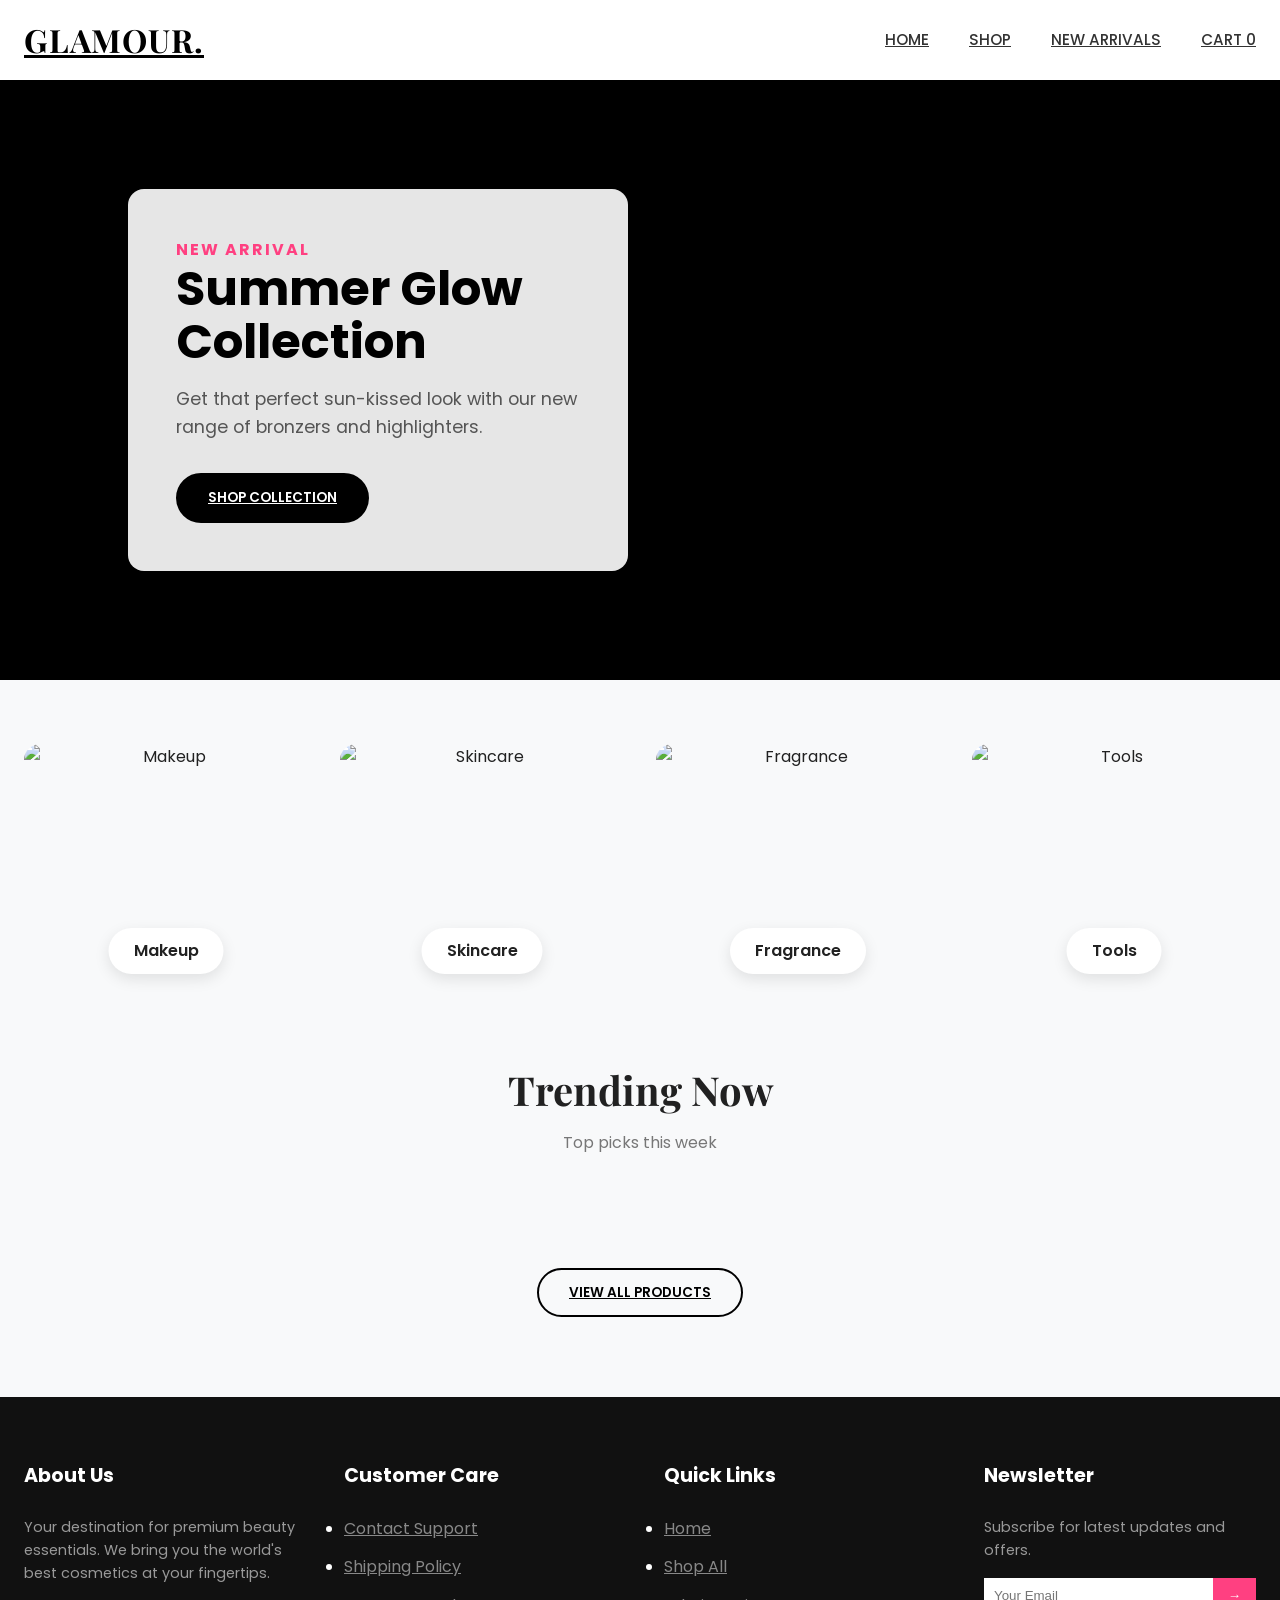
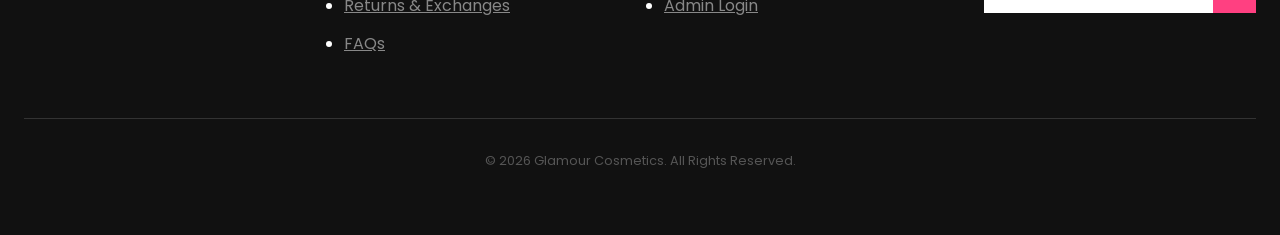
==== frontend/index.html @ fcd9cb98 "initial project upload" ====
<!DOCTYPE html>
<html lang="en">

<head>
    <meta charset="UTF-8">
    <meta name="viewport" content="width=device-width, initial-scale=1.0">
    <title>Glamour E-Store | Beauty Essentials</title>
    <link rel="stylesheet" href="css/styles.css">
</head>

<body>
    <header id="main-header"></header>

    <!-- Hero Slider -->
    <div class="slider-container" id="hero-slider">
        <!-- Slide 1 -->
        <div class="slide active"
            style="background-image: url('https://images.unsplash.com/photo-1596462502278-27bfdd403cc2?q=80&w=1920&auto=format&fit=crop');">
            <div class="slide-content">
                <span
                    style="color: var(--color-accent-pink); font-weight: 700; letter-spacing: 2px; text-transform: uppercase;">New
                    Arrival</span>
                <h2>Summer Glow Collection</h2>
                <p>Get that perfect sun-kissed look with our new range of bronzers and highlighters.</p>
                <a href="products.html" class="btn">Shop Collection</a>
            </div>
        </div>
        <!-- Slide 2 -->
        <div class="slide"
            style="background-image: url('https://images.unsplash.com/photo-1618331835717-801e976710b2?q=80&w=1920&auto=format&fit=crop');">
            <div class="slide-content">
                <span
                    style="color: var(--color-accent-teal); font-weight: 700; letter-spacing: 2px; text-transform: uppercase;">Exclusive
                    Deal</span>
                <h2>Buy 1 Get 1 Free</h2>
                <p>On all skincare essentials. Limited time offer.</p>
                <a href="products.html" class="btn">View Offers</a>
            </div>
        </div>
    </div>

    <div class="container">
        <!-- Categories -->
        <div class="category-grid">
            <div class="category-card">
                <img src="https://images.unsplash.com/photo-1596462502278-27bfdd403cc2?w=500" alt="Makeup">
                <div class="category-overlay">Makeup</div>
            </div>
            <div class="category-card">
                <img src="https://images.unsplash.com/photo-1620916566398-39f1143ab7be?w=500" alt="Skincare">
                <div class="category-overlay">Skincare</div>
            </div>
            <div class="category-card">
                <img src="https://images.unsplash.com/photo-1616683693504-3ea7e9ad6fec?w=500" alt="Fragrance">
                <div class="category-overlay">Fragrance</div>
            </div>
            <div class="category-card">
                <img src="https://images.unsplash.com/photo-1522335789203-abd6538d8ad1?w=500" alt="Tools">
                <div class="category-overlay">Tools</div>
            </div>
        </div>

        <!-- Featured Products -->
        <div style="text-align: center; margin-bottom: 3rem;">
            <h2 style="font-size: 2.5rem; margin-bottom: 0.5rem; font-family: var(--font-heading);">Trending Now</h2>
            <p style="color: #777;">Top picks this week</p>
        </div>

        <div id="featured-products" class="product-grid">
            <div class="loading">Loading products...</div>
        </div>

        <div style="text-align: center; margin-bottom: 5rem;">
            <a href="products.html" class="btn btn-secondary">View All Products</a>
        </div>
    </div>

    <footer></footer>

    <script src="js/app.js"></script>
    <script src="js/shop.js"></script>
    <script>
        // Simple Auto Slider Logic
        let currentSlide = 0;
        const slides = document.querySelectorAll('.slide');

        function nextSlide() {
            slides[currentSlide].classList.remove('active');
            currentSlide = (currentSlide + 1) % slides.length;
            slides[currentSlide].classList.add('active');
        }
        setInterval(nextSlide, 5000); // 5s interval

        // Load Products
        document.addEventListener('DOMContentLoaded', () => {
            Shop.loadFeaturedProducts(4);
        });
    </script>
</body>

</html>
---- frontend/css/styles.css ----
/* Google Fonts Import */
@import url('https://fonts.googleapis.com/css2?family=Poppins:wght@300;400;500;600;700&family=Playfair+Display:wght@700&display=swap');

:root {
    /* Vibrant Palette - "Essentials Style" */
    --color-primary: #000000;
    --color-accent-pink: #FF4081;
    /* Vibrant Pink for CTAs/Badges */
    --color-accent-gold: #FFD700;
    /* Stars/Highlights */
    --color-accent-teal: #00897B;
    /* Secondary Buttons */

    --color-bg-light: #F8F9FA;
    --color-surface: #FFFFFF;

    --color-text-dark: #212121;
    --color-text-gray: #757575;

    --border-color: #E0E0E0;

    /* Typography */
    --font-heading: 'Playfair Display', serif;
    --font-body: 'Poppins', sans-serif;
    /* Friendly, modern font */

    /* Spacing & Radius */
    --radius-sm: 8px;
    --radius-md: 16px;
    --radius-full: 50px;
}

* {
    margin: 0;
    padding: 0;
    box-sizing: border-box;
}

body {
    font-family: var(--font-body);
    background-color: var(--color-bg-light);
    color: var(--color-text-dark);
    line-height: 1.6;
}

/* Global components */
.container {
    max-width: 1280px;
    margin: 0 auto;
    padding: 0 1.5rem;
}

img {
    max-width: 100%;
    display: block;
}

/* Header */
header {
    background: white;
    box-shadow: 0 2px 10px rgba(0, 0, 0, 0.05);
    position: sticky;
    top: 0;
    z-index: 100;
}

.navbar {
    display: flex;
    justify-content: space-between;
    align-items: center;
    height: 80px;
}

.logo {
    font-family: var(--font-heading);
    font-size: 2rem;
    color: black;
    font-weight: 700;
    text-transform: uppercase;
    letter-spacing: 1px;
}

.nav-links {
    display: flex;
    gap: 2.5rem;
}

.nav-links a {
    font-weight: 500;
    font-size: 0.95rem;
    text-transform: uppercase;
    color: #333;
    position: relative;
}

.nav-links a:hover {
    color: var(--color-accent-pink);
}


/* Admin Specific Polish */
.admin-header {
    background: linear-gradient(135deg, #000 0%, #333 100%);
    color: white;
    padding: 2rem;
    border-radius: var(--radius-md);
    margin-bottom: 2rem;
    display: flex;
    justify-content: space-between;
    align-items: center;
}

.admin-header h1 {
    color: white;
    margin: 0;
    font-size: 1.8rem;
}

.status-badge {
    padding: 4px 10px;
    border-radius: 20px;
    font-size: 0.75rem;
    font-weight: 600;
    text-transform: uppercase;
}

.status-instock {
    background: #e8f5e9;
    color: #2e7d32;
}

.status-low {
    background: #fff3e0;
    color: #ef6c00;
}

/* Buttons */
.btn {
    display: inline-block;
    padding: 12px 30px;
    background: black;
    color: white;
    font-weight: 600;
    border-radius: var(--radius-full);
    text-transform: uppercase;
    font-size: 0.85rem;
    transition: 0.3s;
    border: 2px solid black;
    cursor: pointer;
}

.btn:hover {
    background: var(--color-accent-pink);
    border-color: var(--color-accent-pink);
    transform: translateY(-2px);
    box-shadow: 0 5px 15px rgba(255, 64, 129, 0.3);
}

.btn-secondary {
    background: transparent;
    color: black;
    border: 2px solid black;
}

.btn-secondary:hover {
    background: black;
    color: white;
}

/* Hero Slider */
.slider-container {
    position: relative;
    height: 600px;
    /* Tall hero */
    overflow: hidden;
    background: #000;
}

.slide {
    position: absolute;
    inset: 0;
    opacity: 0;
    transition: opacity 1s ease;
    background-size: cover;
    background-position: center;
    display: flex;
    align-items: center;
}

.slide.active {
    opacity: 1;
}

.slide-content {
    background: rgba(255, 255, 255, 0.9);
    padding: 3rem;
    max-width: 500px;
    margin-left: 10%;
    border-radius: var(--radius-md);
    box-shadow: 0 10px 30px rgba(0, 0, 0, 0.1);
    transform: translateY(30px);
    transition: transform 1s ease;
}

.slide.active .slide-content {
    transform: translateY(0);
}

.slide h2 {
    font-size: 3rem;
    line-height: 1.1;
    margin-bottom: 1rem;
    color: black;
}

.slide p {
    margin-bottom: 2rem;
    color: #555;
    font-size: 1.1rem;
}

/* Category Section */
.category-grid {
    display: grid;
    grid-template-columns: repeat(auto-fit, minmax(200px, 1fr));
    gap: 2rem;
    margin: 4rem 0;
}

.category-card {
    position: relative;
    border-radius: var(--radius-md);
    overflow: hidden;
    height: 250px;
    text-align: center;
    cursor: pointer;
    transition: transform 0.3s;
}

.category-card:hover {
    transform: translateY(-5px);
}

.category-card img {
    width: 100%;
    height: 100%;
    object-fit: cover;
    transition: transform 0.5s;
}

.category-card:hover img {
    transform: scale(1.1);
}

.category-overlay {
    position: absolute;
    bottom: 20px;
    left: 50%;
    transform: translateX(-50%);
    background: white;
    padding: 10px 25px;
    border-radius: var(--radius-full);
    font-weight: 600;
    box-shadow: 0 5px 15px rgba(0, 0, 0, 0.1);
    white-space: nowrap;
}

/* Product Cards */
.product-grid {
    display: grid;
    grid-template-columns: repeat(auto-fill, minmax(260px, 1fr));
    gap: 2.5rem;
    margin-bottom: 4rem;
}

.product-card {
    background: white;
    border-radius: var(--radius-md);
    overflow: hidden;
    transition: 0.3s;
    position: relative;
    border: 1px solid transparent;
}

.product-card:hover {
    border-color: #eee;
    box-shadow: 0 10px 25px rgba(0, 0, 0, 0.05);
}

.product-badge {
    position: absolute;
    top: 15px;
    left: 15px;
    background: var(--color-accent-pink);
    color: white;
    padding: 4px 12px;
    border-radius: var(--radius-full);
    font-size: 0.75rem;
    font-weight: 700;
    z-index: 2;
}

.product-badge.new {
    background: var(--color-accent-teal);
}

.product-image {
    position: relative;
    height: 300px;
    overflow: hidden;
    background: #f4f4f4;
}

.product-image img {
    width: 100%;
    height: 100%;
    object-fit: cover;
    transition: 0.5s;
}

.product-card:hover .product-image img {
    transform: scale(1.05);
}

.quick-actions {
    position: absolute;
    bottom: 15px;
    left: 0;
    right: 0;
    display: flex;
    justify-content: center;
    gap: 10px;
    transform: translateY(100px);
    transition: 0.3s;
}

.product-card:hover .quick-actions {
    transform: translateY(0);
}

.action-btn {
    width: 40px;
    height: 40px;
    border-radius: 50%;
    background: white;
    display: flex;
    align-items: center;
    justify-content: center;
    box-shadow: 0 5px 15px rgba(0, 0, 0, 0.1);
    cursor: pointer;
    transition: 0.2s;
    border: none;
}

.action-btn:hover {
    background: black;
    color: white;
}

.product-info {
    padding: 1.5rem;
    text-align: center;
}

.product-category {
    font-size: 0.8rem;
    color: #999;
    text-transform: uppercase;
    letter-spacing: 1px;
    margin-bottom: 5px;
    display: block;
}

.product-title {
    font-size: 1.1rem;
    font-weight: 600;
    margin-bottom: 5px;
}

.product-price {
    font-size: 1.1rem;
    color: var(--color-accent-pink);
    font-weight: 700;
}

.stars {
    color: var(--color-accent-gold);
    font-size: 0.9rem;
    margin-bottom: 10px;
}

/* Footer */
footer {
    background: #111;
    color: #fff;
    padding: 4rem 0;
    margin-top: 4rem;
}

.footer-grid {
    display: grid;
    grid-template-columns: repeat(auto-fit, minmax(200px, 1fr));
    gap: 3rem;
}

.footer-col h4 {
    font-size: 1.2rem;
    margin-bottom: 1.5rem;
    color: white;
}

.footer-col ul li {
    margin-bottom: 0.8rem;
}

.footer-col ul li a {
    color: #888;
    transition: 0.3s;
}

.footer-col ul li a:hover {
    color: white;
    padding-left: 5px;
}

/* Media Queries */
@media(max-width: 768px) {
    .slide-content {
        margin: 0 1.5rem;
    }

    .slider-container {
        height: 500px;
    }
}
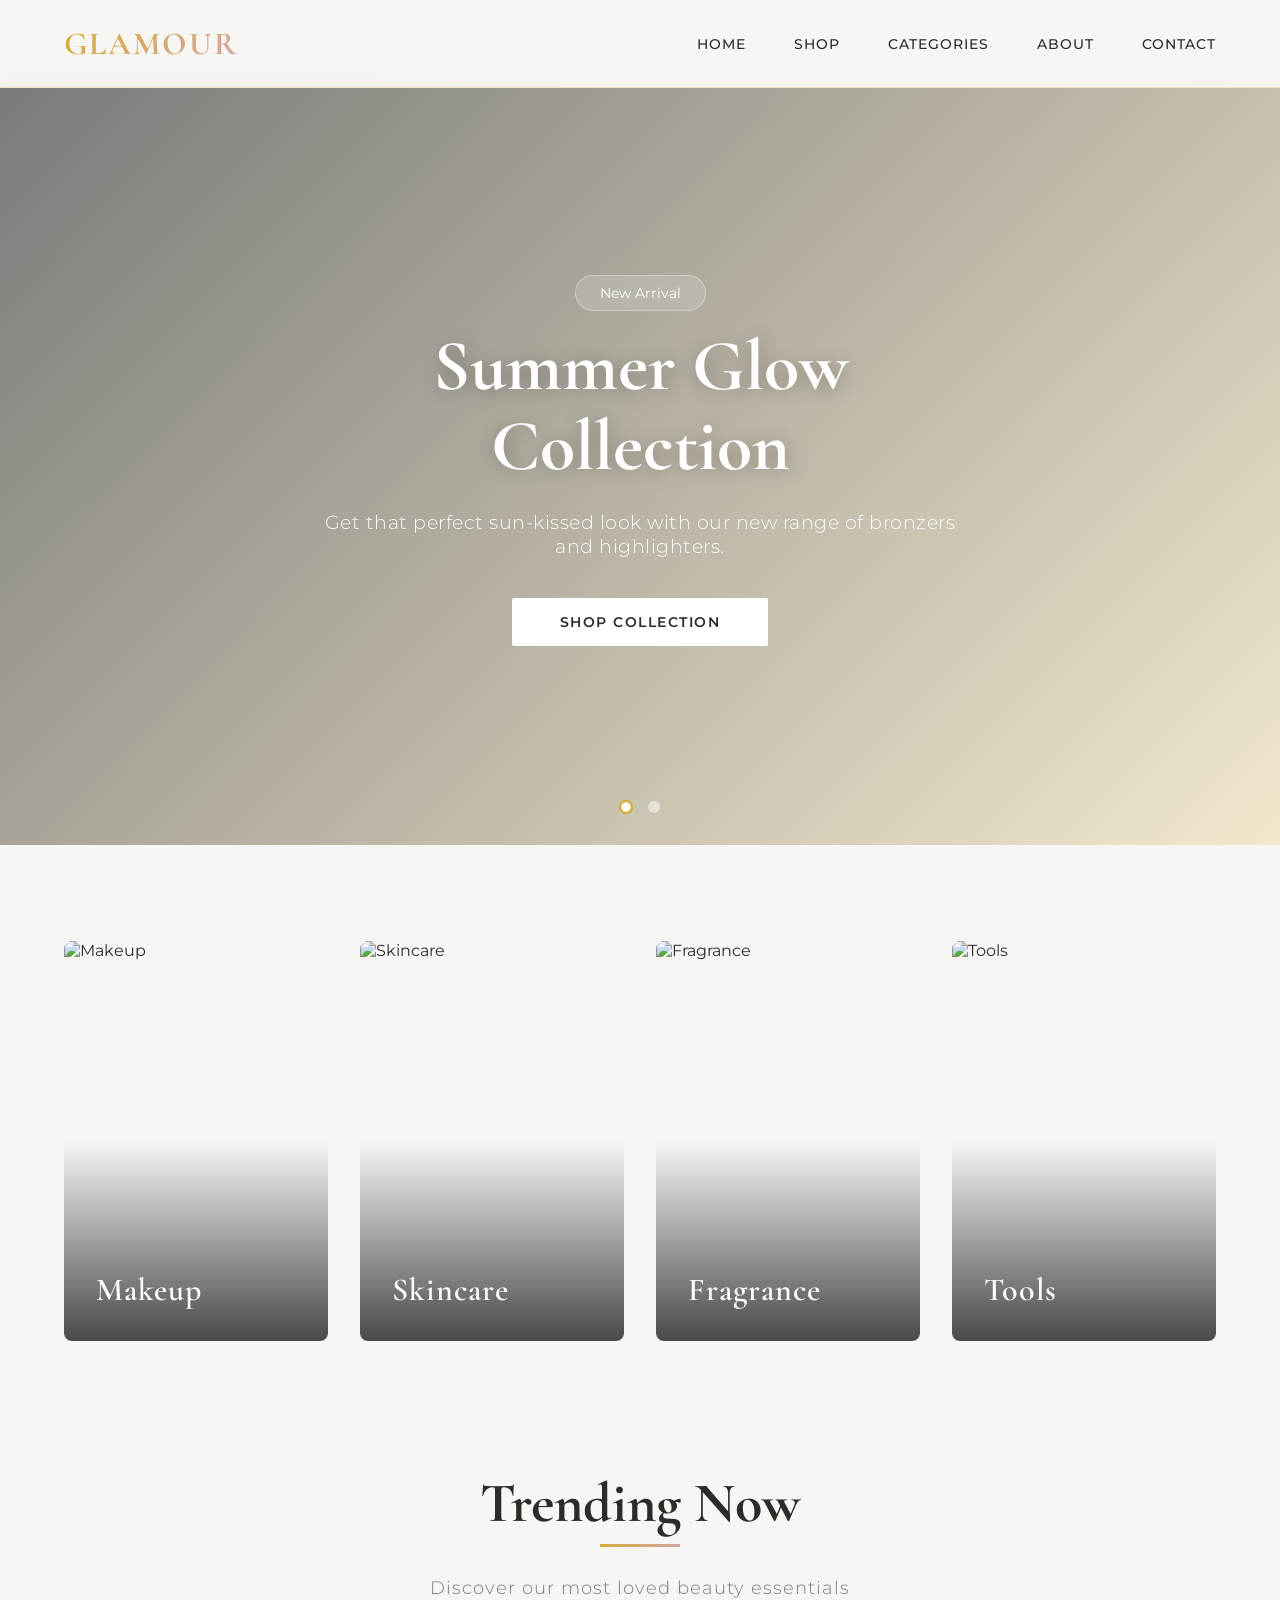
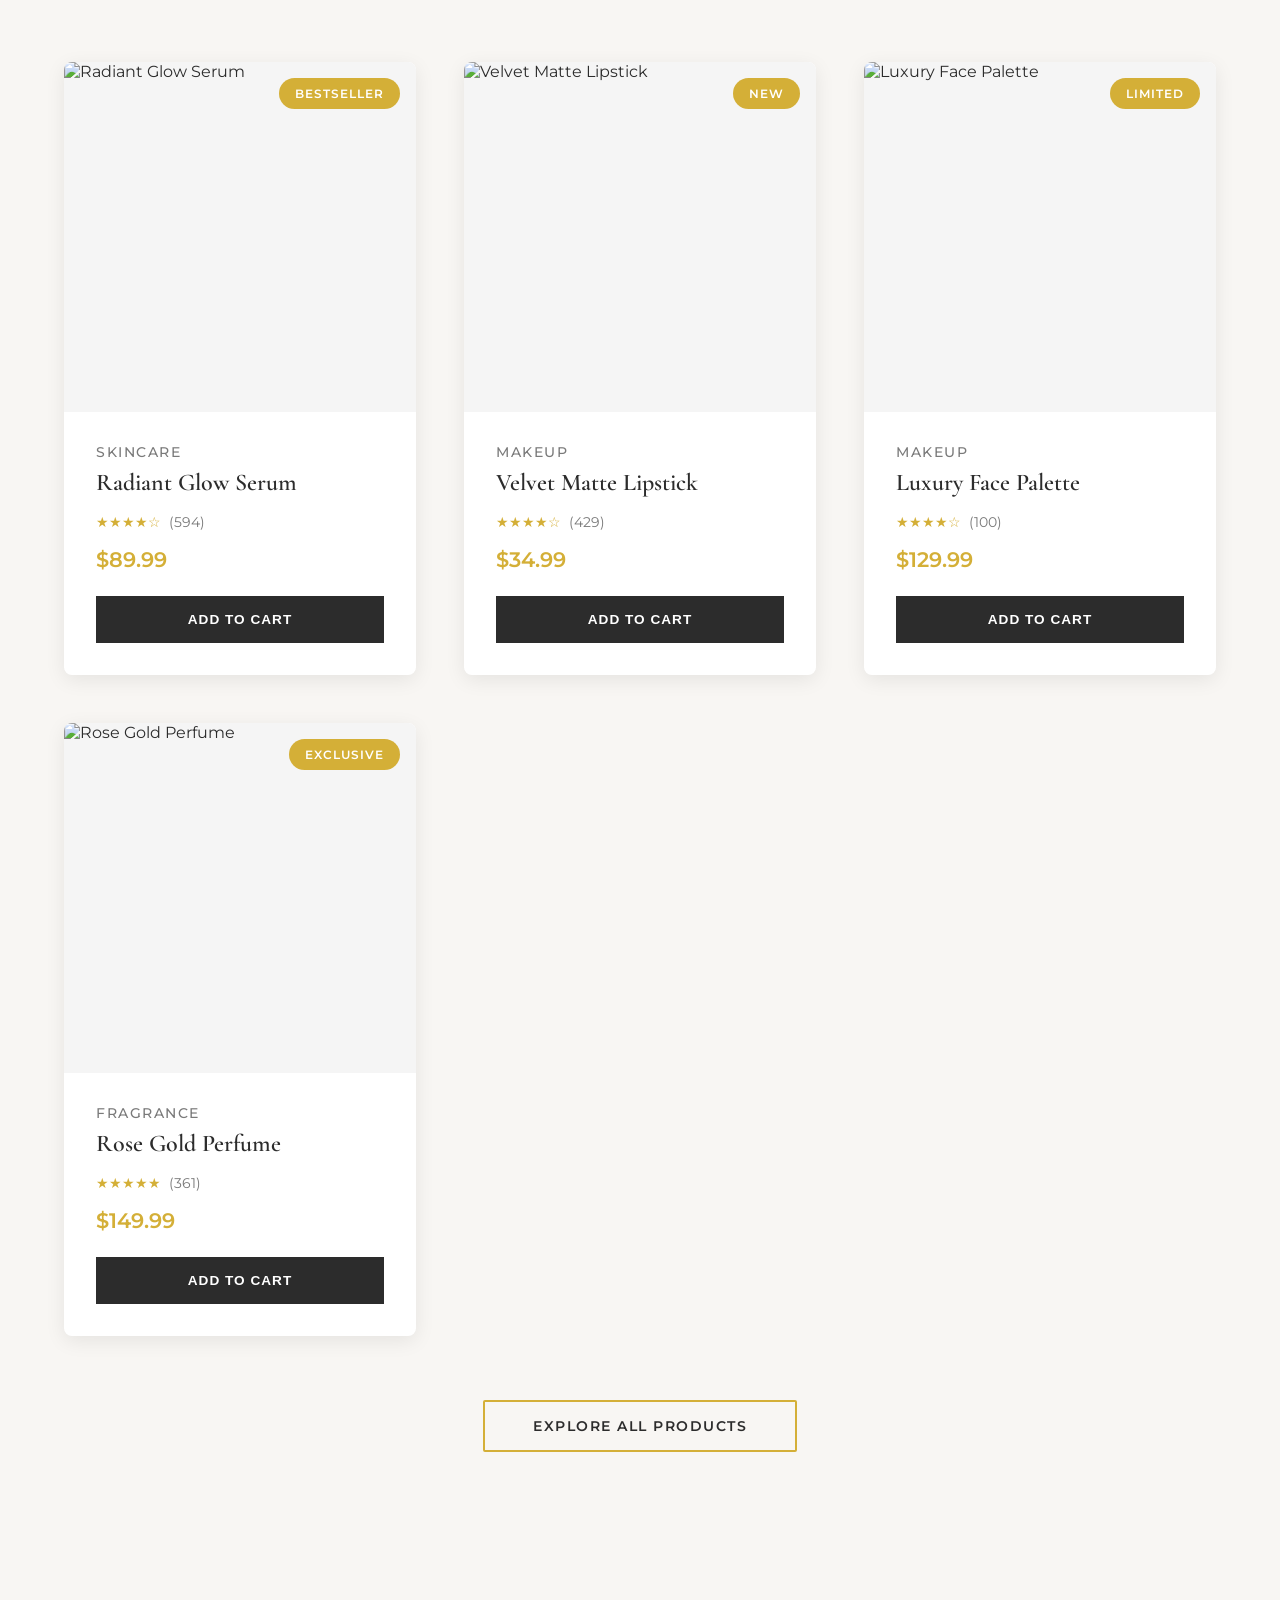
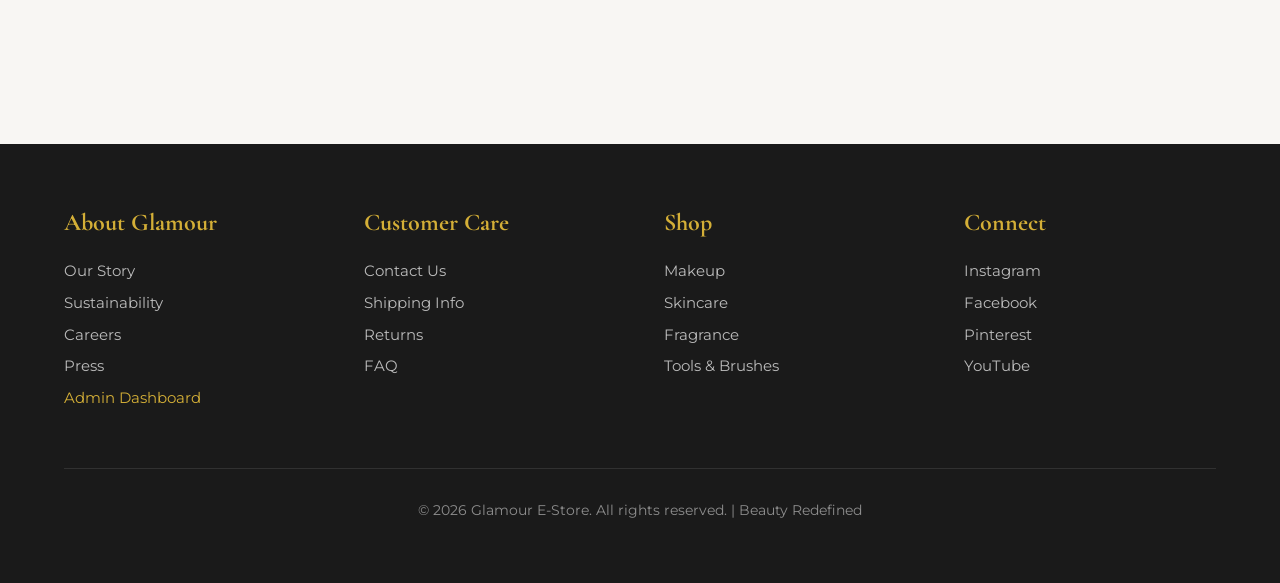
==== commit 2be0c16e: "feat: Implement initial frontend pages, styles, and JavaScript utilities." ====
--- a/frontend/index.html
+++ b/frontend/index.html
@@ -5,21 +5,729 @@
     <meta charset="UTF-8">
     <meta name="viewport" content="width=device-width, initial-scale=1.0">
     <title>Glamour E-Store | Beauty Essentials</title>
-    <link rel="stylesheet" href="css/styles.css">
+    <link rel="preconnect" href="https://fonts.googleapis.com">
+    <link rel="preconnect" href="https://fonts.gstatic.com" crossorigin>
+    <link
+        href="https://fonts.googleapis.com/css2?family=Cormorant+Garamond:wght@300;400;600;700&family=Montserrat:wght@300;400;500;600;700&display=swap"
+        rel="stylesheet">
+    <style>
+        :root {
+            --color-primary: #1a1a1a;
+            --color-secondary: #f8f6f3;
+            --color-accent-gold: #d4af37;
+            --color-accent-rose: #d4a5a5;
+            --color-accent-sage: #9caf88;
+            --color-text-dark: #2c2c2c;
+            --color-text-light: #7a7a7a;
+            --font-heading: 'Cormorant Garamond', serif;
+            --font-body: 'Montserrat', sans-serif;
+            --transition-smooth: all 0.6s cubic-bezier(0.4, 0, 0.2, 1);
+            --transition-bounce: all 0.8s cubic-bezier(0.34, 1.56, 0.64, 1);
+        }
+
+        * {
+            margin: 0;
+            padding: 0;
+            box-sizing: border-box;
+        }
+
+        body {
+            font-family: var(--font-body);
+            color: var(--color-text-dark);
+            background: var(--color-secondary);
+            overflow-x: hidden;
+        }
+
+        /* Header Styles */
+        header {
+            position: fixed;
+            top: 0;
+            width: 100%;
+            background: rgba(248, 246, 243, 0.95);
+            backdrop-filter: blur(10px);
+            z-index: 1000;
+            padding: 1.5rem 5%;
+            border-bottom: 1px solid rgba(212, 175, 55, 0.2);
+            animation: slideDown 0.8s ease-out;
+        }
+
+        @keyframes slideDown {
+            from {
+                transform: translateY(-100%);
+                opacity: 0;
+            }
+
+            to {
+                transform: translateY(0);
+                opacity: 1;
+            }
+        }
+
+        nav {
+            display: flex;
+            justify-content: space-between;
+            align-items: center;
+            max-width: 1400px;
+            margin: 0 auto;
+        }
+
+        .logo {
+            font-family: var(--font-heading);
+            font-size: 2rem;
+            font-weight: 700;
+            letter-spacing: 2px;
+            background: linear-gradient(135deg, var(--color-accent-gold), var(--color-accent-rose));
+            -webkit-background-clip: text;
+            -webkit-text-fill-color: transparent;
+            background-clip: text;
+        }
+
+        .nav-links {
+            display: flex;
+            gap: 3rem;
+            list-style: none;
+        }
+
+        .nav-links a {
+            font-size: 0.9rem;
+            font-weight: 500;
+            letter-spacing: 1px;
+            text-transform: uppercase;
+            color: var(--color-text-dark);
+            text-decoration: none;
+            position: relative;
+            transition: color 0.3s;
+        }
+
+        .nav-links a::after {
+            content: '';
+            position: absolute;
+            bottom: -5px;
+            left: 0;
+            width: 0;
+            height: 2px;
+            background: var(--color-accent-gold);
+            transition: width 0.4s cubic-bezier(0.4, 0, 0.2, 1);
+        }
+
+        .nav-links a:hover::after {
+            width: 100%;
+        }
+
+        .nav-links a:hover {
+            color: var(--color-accent-gold);
+        }
+
+        /* Hero Slider */
+        .slider-container {
+            margin-top: 80px;
+            height: 85vh;
+            position: relative;
+            overflow: hidden;
+        }
+
+        .slide {
+            position: absolute;
+            width: 100%;
+            height: 100%;
+            background-size: cover;
+            background-position: center;
+            opacity: 0;
+            transition: opacity 1.5s ease-in-out;
+            display: flex;
+            align-items: center;
+            justify-content: center;
+        }
+
+        .slide::before {
+            content: '';
+            position: absolute;
+            top: 0;
+            left: 0;
+            right: 0;
+            bottom: 0;
+            background: linear-gradient(135deg, rgba(0, 0, 0, 0.5), rgba(212, 175, 55, 0.2));
+        }
+
+        .slide.active {
+            opacity: 1;
+            animation: zoomIn 8s ease-out;
+        }
+
+        @keyframes zoomIn {
+            from {
+                transform: scale(1.1);
+            }
+
+            to {
+                transform: scale(1);
+            }
+        }
+
+        .slide-content {
+            position: relative;
+            z-index: 2;
+            text-align: center;
+            color: white;
+            max-width: 700px;
+            padding: 2rem;
+            animation: fadeInUp 1s ease-out 0.3s both;
+        }
+
+        @keyframes fadeInUp {
+            from {
+                opacity: 0;
+                transform: translateY(40px);
+            }
+
+            to {
+                opacity: 1;
+                transform: translateY(0);
+            }
+        }
+
+        .slide-content span {
+            display: inline-block;
+            font-size: 0.9rem;
+            margin-bottom: 1rem;
+            padding: 0.5rem 1.5rem;
+            background: rgba(255, 255, 255, 0.15);
+            backdrop-filter: blur(10px);
+            border-radius: 30px;
+            border: 1px solid rgba(255, 255, 255, 0.3);
+        }
+
+        .slide-content h2 {
+            font-family: var(--font-heading);
+            font-size: 4.5rem;
+            font-weight: 700;
+            margin-bottom: 1.5rem;
+            line-height: 1.1;
+            text-shadow: 2px 2px 20px rgba(0, 0, 0, 0.3);
+        }
+
+        .slide-content p {
+            font-size: 1.2rem;
+            font-weight: 300;
+            margin-bottom: 2.5rem;
+            opacity: 0.95;
+            letter-spacing: 0.5px;
+        }
+
+        .btn {
+            display: inline-block;
+            padding: 1rem 3rem;
+            background: white;
+            color: var(--color-text-dark);
+            text-decoration: none;
+            font-weight: 600;
+            letter-spacing: 1.5px;
+            text-transform: uppercase;
+            font-size: 0.85rem;
+            border-radius: 2px;
+            transition: var(--transition-smooth);
+            position: relative;
+            overflow: hidden;
+        }
+
+        .btn::before {
+            content: '';
+            position: absolute;
+            top: 0;
+            left: -100%;
+            width: 100%;
+            height: 100%;
+            background: var(--color-accent-gold);
+            transition: left 0.5s ease;
+            z-index: -1;
+        }
+
+        .btn:hover::before {
+            left: 0;
+        }
+
+        .btn:hover {
+            color: white;
+            transform: translateY(-2px);
+            box-shadow: 0 10px 30px rgba(0, 0, 0, 0.2);
+        }
+
+        .btn-secondary {
+            background: transparent;
+            color: var(--color-text-dark);
+            border: 2px solid var(--color-accent-gold);
+        }
+
+        .btn-secondary::before {
+            background: var(--color-accent-gold);
+        }
+
+        /* Container */
+        .container {
+            max-width: 1400px;
+            margin: 0 auto;
+            padding: 6rem 5%;
+        }
+
+        /* Category Grid */
+        .category-grid {
+            display: grid;
+            grid-template-columns: repeat(4, 1fr);
+            gap: 2rem;
+            margin-bottom: 8rem;
+            animation: fadeIn 1s ease-out;
+        }
+
+        @keyframes fadeIn {
+            from {
+                opacity: 0;
+            }
+
+            to {
+                opacity: 1;
+            }
+        }
+
+        .category-card {
+            position: relative;
+            height: 400px;
+            border-radius: 8px;
+            overflow: hidden;
+            cursor: pointer;
+            transition: var(--transition-smooth);
+            animation: floatIn 0.8s ease-out both;
+        }
+
+        .category-card:nth-child(1) {
+            animation-delay: 0.1s;
+        }
+
+        .category-card:nth-child(2) {
+            animation-delay: 0.2s;
+        }
+
+        .category-card:nth-child(3) {
+            animation-delay: 0.3s;
+        }
+
+        .category-card:nth-child(4) {
+            animation-delay: 0.4s;
+        }
+
+        @keyframes floatIn {
+            from {
+                opacity: 0;
+                transform: translateY(50px);
+            }
+
+            to {
+                opacity: 1;
+                transform: translateY(0);
+            }
+        }
+
+        .category-card img {
+            width: 100%;
+            height: 100%;
+            object-fit: cover;
+            transition: var(--transition-smooth);
+        }
+
+        .category-card::before {
+            content: '';
+            position: absolute;
+            top: 0;
+            left: 0;
+            right: 0;
+            bottom: 0;
+            background: linear-gradient(180deg, transparent 50%, rgba(0, 0, 0, 0.7));
+            z-index: 1;
+            transition: var(--transition-smooth);
+        }
+
+        .category-overlay {
+            position: absolute;
+            bottom: 2rem;
+            left: 2rem;
+            right: 2rem;
+            z-index: 2;
+            color: white;
+            font-family: var(--font-heading);
+            font-size: 2rem;
+            font-weight: 600;
+            letter-spacing: 1px;
+            transition: var(--transition-smooth);
+        }
+
+        .category-card:hover {
+            transform: translateY(-10px);
+            box-shadow: 0 20px 50px rgba(0, 0, 0, 0.3);
+        }
+
+        .category-card:hover img {
+            transform: scale(1.1);
+        }
+
+        .category-card:hover::before {
+            background: linear-gradient(180deg, rgba(212, 175, 55, 0.3), rgba(0, 0, 0, 0.5));
+        }
+
+        /* Section Heading */
+        .section-heading {
+            text-align: center;
+            margin-bottom: 4rem;
+            animation: fadeInUp 0.8s ease-out;
+        }
+
+        .section-heading h2 {
+            font-family: var(--font-heading);
+            font-size: 3.5rem;
+            font-weight: 700;
+            margin-bottom: 1rem;
+            color: var(--color-text-dark);
+            position: relative;
+            display: inline-block;
+        }
+
+        .section-heading h2::after {
+            content: '';
+            position: absolute;
+            bottom: -10px;
+            left: 50%;
+            transform: translateX(-50%);
+            width: 80px;
+            height: 3px;
+            background: linear-gradient(90deg, var(--color-accent-gold), var(--color-accent-rose));
+        }
+
+        .section-heading p {
+            color: var(--color-text-light);
+            font-size: 1.1rem;
+            font-weight: 300;
+            letter-spacing: 1px;
+            margin-top: 1.5rem;
+        }
+
+        /* Product Grid */
+        .product-grid {
+            display: grid;
+            grid-template-columns: repeat(auto-fit, minmax(300px, 1fr));
+            gap: 3rem;
+            margin-bottom: 4rem;
+        }
+
+        .product-card {
+            background: white;
+            border-radius: 8px;
+            overflow: hidden;
+            transition: var(--transition-smooth);
+            box-shadow: 0 5px 20px rgba(0, 0, 0, 0.08);
+            animation: scaleIn 0.6s ease-out both;
+        }
+
+        @keyframes scaleIn {
+            from {
+                opacity: 0;
+                transform: scale(0.9);
+            }
+
+            to {
+                opacity: 1;
+                transform: scale(1);
+            }
+        }
+
+        .product-card:hover {
+            transform: translateY(-10px);
+            box-shadow: 0 15px 40px rgba(0, 0, 0, 0.15);
+        }
+
+        .product-image {
+            position: relative;
+            height: 350px;
+            overflow: hidden;
+            background: #f5f5f5;
+        }
+
+        .product-image img {
+            width: 100%;
+            height: 100%;
+            object-fit: cover;
+            transition: var(--transition-smooth);
+        }
+
+        .product-card:hover .product-image img {
+            transform: scale(1.08);
+        }
+
+        .product-badge {
+            position: absolute;
+            top: 1rem;
+            right: 1rem;
+            background: var(--color-accent-gold);
+            color: white;
+            padding: 0.5rem 1rem;
+            font-size: 0.75rem;
+            font-weight: 600;
+            letter-spacing: 1px;
+            text-transform: uppercase;
+            border-radius: 30px;
+            z-index: 2;
+        }
+
+        .product-info {
+            padding: 2rem;
+        }
+
+        .product-category {
+            font-size: 0.85rem;
+            color: var(--color-text-light);
+            text-transform: uppercase;
+            letter-spacing: 1.5px;
+            margin-bottom: 0.5rem;
+            font-weight: 500;
+        }
+
+        .product-name {
+            font-family: var(--font-heading);
+            font-size: 1.5rem;
+            font-weight: 600;
+            margin-bottom: 1rem;
+            color: var(--color-text-dark);
+        }
+
+        .product-price {
+            font-size: 1.3rem;
+            font-weight: 600;
+            color: var(--color-accent-gold);
+            margin-bottom: 1.5rem;
+        }
+
+        .product-rating {
+            display: flex;
+            align-items: center;
+            gap: 0.5rem;
+            margin-bottom: 1rem;
+        }
+
+        .stars {
+            color: var(--color-accent-gold);
+            font-size: 0.9rem;
+        }
+
+        .rating-count {
+            font-size: 0.85rem;
+            color: var(--color-text-light);
+        }
+
+        .add-to-cart {
+            width: 100%;
+            padding: 1rem;
+            background: var(--color-text-dark);
+            color: white;
+            border: none;
+            font-weight: 600;
+            letter-spacing: 1px;
+            text-transform: uppercase;
+            font-size: 0.85rem;
+            cursor: pointer;
+            transition: var(--transition-smooth);
+            position: relative;
+            overflow: hidden;
+        }
+
+        .add-to-cart::before {
+            content: '';
+            position: absolute;
+            top: 0;
+            left: -100%;
+            width: 100%;
+            height: 100%;
+            background: var(--color-accent-gold);
+            transition: left 0.4s ease;
+            z-index: -1;
+        }
+
+        .add-to-cart:hover::before {
+            left: 0;
+        }
+
+        .add-to-cart:hover {
+            transform: translateY(-2px);
+            box-shadow: 0 5px 15px rgba(0, 0, 0, 0.2);
+        }
+
+        .loading {
+            text-align: center;
+            padding: 4rem;
+            font-size: 1.2rem;
+            color: var(--color-text-light);
+            font-family: var(--font-heading);
+        }
+
+        .view-all-container {
+            text-align: center;
+            margin-bottom: 6rem;
+        }
+
+        /* Footer */
+        footer {
+            background: var(--color-primary);
+            color: white;
+            padding: 4rem 5%;
+            margin-top: 6rem;
+        }
+
+        .footer-content {
+            max-width: 1400px;
+            margin: 0 auto;
+            display: grid;
+            grid-template-columns: repeat(4, 1fr);
+            gap: 3rem;
+        }
+
+        .footer-section h3 {
+            font-family: var(--font-heading);
+            font-size: 1.5rem;
+            margin-bottom: 1.5rem;
+            color: var(--color-accent-gold);
+        }
+
+        .footer-section ul {
+            list-style: none;
+        }
+
+        .footer-section ul li {
+            margin-bottom: 0.8rem;
+        }
+
+        .footer-section a {
+            color: rgba(255, 255, 255, 0.7);
+            text-decoration: none;
+            font-size: 0.95rem;
+            transition: color 0.3s;
+        }
+
+        .footer-section a:hover {
+            color: var(--color-accent-gold);
+        }
+
+        .footer-bottom {
+            text-align: center;
+            margin-top: 3rem;
+            padding-top: 2rem;
+            border-top: 1px solid rgba(255, 255, 255, 0.1);
+            color: rgba(255, 255, 255, 0.5);
+            font-size: 0.9rem;
+        }
+
+        /* Slider Navigation Dots */
+        .slider-dots {
+            position: absolute;
+            bottom: 2rem;
+            left: 50%;
+            transform: translateX(-50%);
+            display: flex;
+            gap: 1rem;
+            z-index: 10;
+        }
+
+        .slider-dot {
+            width: 12px;
+            height: 12px;
+            border-radius: 50%;
+            background: rgba(255, 255, 255, 0.5);
+            cursor: pointer;
+            transition: all 0.3s;
+            border: 2px solid transparent;
+        }
+
+        .slider-dot.active {
+            background: white;
+            transform: scale(1.2);
+            border-color: var(--color-accent-gold);
+        }
+
+        /* Responsive */
+        @media (max-width: 1024px) {
+            .category-grid {
+                grid-template-columns: repeat(2, 1fr);
+            }
+
+            .footer-content {
+                grid-template-columns: repeat(2, 1fr);
+            }
+
+            .slide-content h2 {
+                font-size: 3rem;
+            }
+
+            .nav-links {
+                gap: 1.5rem;
+            }
+        }
+
+        @media (max-width: 768px) {
+            .category-grid {
+                grid-template-columns: 1fr;
+            }
+
+            .footer-content {
+                grid-template-columns: 1fr;
+            }
+
+            .nav-links {
+                display: none;
+            }
+
+            .slide-content h2 {
+                font-size: 2.5rem;
+            }
+
+            .section-heading h2 {
+                font-size: 2.5rem;
+            }
+
+            .product-grid {
+                grid-template-columns: 1fr;
+            }
+        }
+
+        /* Scroll Animations */
+        .scroll-reveal {
+            opacity: 0;
+            transform: translateY(30px);
+            transition: var(--transition-smooth);
+        }
+
+        .scroll-reveal.revealed {
+            opacity: 1;
+            transform: translateY(0);
+        }
+    </style>
 </head>
 
 <body>
-    <header id="main-header"></header>
+    <header id="main-header">
+        <nav>
+            <div class="logo">GLAMOUR</div>
+            <ul class="nav-links">
+                <li><a href="index.html">Home</a></li>
+                <li><a href="products.html">Shop</a></li>
+                <li><a href="categories.html">Categories</a></li>
+                <li><a href="about.html">About</a></li>
+                <li><a href="contact.html">Contact</a></li>
+            </ul>
+        </nav>
+    </header>
 
     <!-- Hero Slider -->
     <div class="slider-container" id="hero-slider">
         <!-- Slide 1 -->
         <div class="slide active"
-            style="background-image: url('https://images.unsplash.com/photo-1596462502278-27bfdd403cc2?q=80&w=1920&auto=format&fit=crop');">
+            style="background-image: url('https://images.unsplash.com/photo-1512496015851-a90fb38ba796?q=80&w=1920&auto=format&fit=crop');">
             <div class="slide-content">
-                <span
-                    style="color: var(--color-accent-pink); font-weight: 700; letter-spacing: 2px; text-transform: uppercase;">New
-                    Arrival</span>
+                <span>New Arrival</span>
                 <h2>Summer Glow Collection</h2>
                 <p>Get that perfect sun-kissed look with our new range of bronzers and highlighters.</p>
                 <a href="products.html" class="btn">Shop Collection</a>
@@ -27,73 +735,208 @@
         </div>
         <!-- Slide 2 -->
         <div class="slide"
-            style="background-image: url('https://images.unsplash.com/photo-1618331835717-801e976710b2?q=80&w=1920&auto=format&fit=crop');">
+            style="background-image: url('https://images.unsplash.com/photo-1487412947147-5cebf100ffc2?q=80&w=1920&auto=format&fit=crop');">
             <div class="slide-content">
-                <span
-                    style="color: var(--color-accent-teal); font-weight: 700; letter-spacing: 2px; text-transform: uppercase;">Exclusive
-                    Deal</span>
+                <span>Exclusive Deal</span>
                 <h2>Buy 1 Get 1 Free</h2>
                 <p>On all skincare essentials. Limited time offer.</p>
                 <a href="products.html" class="btn">View Offers</a>
             </div>
         </div>
+
+        <!-- Slider Dots -->
+        <div class="slider-dots">
+            <div class="slider-dot active" data-slide="0"></div>
+            <div class="slider-dot" data-slide="1"></div>
+        </div>
     </div>
 
     <div class="container">
         <!-- Categories -->
         <div class="category-grid">
             <div class="category-card">
-                <img src="https://images.unsplash.com/photo-1596462502278-27bfdd403cc2?w=500" alt="Makeup">
+                <img src="https://images.unsplash.com/photo-1631214524020-7e18db9a8f92?w=500&q=80" alt="Makeup">
                 <div class="category-overlay">Makeup</div>
             </div>
             <div class="category-card">
-                <img src="https://images.unsplash.com/photo-1620916566398-39f1143ab7be?w=500" alt="Skincare">
+                <img src="https://images.unsplash.com/photo-1556228720-195a672e8a03?w=500&q=80" alt="Skincare">
                 <div class="category-overlay">Skincare</div>
             </div>
             <div class="category-card">
-                <img src="https://images.unsplash.com/photo-1616683693504-3ea7e9ad6fec?w=500" alt="Fragrance">
+                <img src="https://images.unsplash.com/photo-1541643600914-78b084683601?w=500&q=80" alt="Fragrance">
                 <div class="category-overlay">Fragrance</div>
             </div>
             <div class="category-card">
-                <img src="https://images.unsplash.com/photo-1522335789203-abd6538d8ad1?w=500" alt="Tools">
+                <img src="https://images.unsplash.com/photo-1596704017254-9b121068ec31?w=500&q=80" alt="Tools">
                 <div class="category-overlay">Tools</div>
             </div>
         </div>
 
         <!-- Featured Products -->
-        <div style="text-align: center; margin-bottom: 3rem;">
-            <h2 style="font-size: 2.5rem; margin-bottom: 0.5rem; font-family: var(--font-heading);">Trending Now</h2>
-            <p style="color: #777;">Top picks this week</p>
+        <div class="section-heading scroll-reveal">
+            <h2>Trending Now</h2>
+            <p>Discover our most loved beauty essentials</p>
         </div>
 
         <div id="featured-products" class="product-grid">
-            <div class="loading">Loading products...</div>
+            <div class="loading">Discovering your perfect products...</div>
         </div>
 
-        <div style="text-align: center; margin-bottom: 5rem;">
-            <a href="products.html" class="btn btn-secondary">View All Products</a>
+        <div class="view-all-container">
+            <a href="products.html" class="btn btn-secondary">Explore All Products</a>
         </div>
     </div>
 
-    <footer></footer>
-
-    <script src="js/app.js"></script>
-    <script src="js/shop.js"></script>
+    <footer>
+        <div class="footer-content">
+            <div class="footer-section">
+                <h3>About Glamour</h3>
+                <ul>
+                    <li><a href="#">Our Story</a></li>
+                    <li><a href="#">Sustainability</a></li>
+                    <li><a href="#">Careers</a></li>
+                    <li><a href="#">Press</a></li>
+                    <li><a href="admin/dashboard.html" style="color: var(--color-accent-gold);">Admin Dashboard</a></li>
+                </ul>
+            </div>
+            <div class="footer-section">
+                <h3>Customer Care</h3>
+                <ul>
+                    <li><a href="#">Contact Us</a></li>
+                    <li><a href="#">Shipping Info</a></li>
+                    <li><a href="#">Returns</a></li>
+                    <li><a href="#">FAQ</a></li>
+                </ul>
+            </div>
+            <div class="footer-section">
+                <h3>Shop</h3>
+                <ul>
+                    <li><a href="#">Makeup</a></li>
+                    <li><a href="#">Skincare</a></li>
+                    <li><a href="#">Fragrance</a></li>
+                    <li><a href="#">Tools & Brushes</a></li>
+                </ul>
+            </div>
+            <div class="footer-section">
+                <h3>Connect</h3>
+                <ul>
+                    <li><a href="#">Instagram</a></li>
+                    <li><a href="#">Facebook</a></li>
+                    <li><a href="#">Pinterest</a></li>
+                    <li><a href="#">YouTube</a></li>
+                </ul>
+            </div>
+        </div>
+        <div class="footer-bottom">
+            <p>&copy; 2026 Glamour E-Store. All rights reserved. | Beauty Redefined</p>
+        </div>
+    </footer>
+
     <script>
-        // Simple Auto Slider Logic
+        // Enhanced Auto Slider with Dots
         let currentSlide = 0;
         const slides = document.querySelectorAll('.slide');
+        const dots = document.querySelectorAll('.slider-dot');
+
+        function goToSlide(n) {
+            slides[currentSlide].classList.remove('active');
+            dots[currentSlide].classList.remove('active');
+            currentSlide = n;
+            slides[currentSlide].classList.add('active');
+            dots[currentSlide].classList.add('active');
+        }
 
         function nextSlide() {
-            slides[currentSlide].classList.remove('active');
-            currentSlide = (currentSlide + 1) % slides.length;
-            slides[currentSlide].classList.add('active');
-        }
-        setInterval(nextSlide, 5000); // 5s interval
-
-        // Load Products
+            goToSlide((currentSlide + 1) % slides.length);
+        }
+
+        // Dot click handlers
+        dots.forEach((dot, index) => {
+            dot.addEventListener('click', () => goToSlide(index));
+        });
+
+        // Auto advance
+        setInterval(nextSlide, 6000);
+
+        // Scroll Reveal Animation
+        const revealElements = document.querySelectorAll('.scroll-reveal');
+
+        const revealOnScroll = () => {
+            revealElements.forEach(el => {
+                const elementTop = el.getBoundingClientRect().top;
+                const windowHeight = window.innerHeight;
+
+                if (elementTop < windowHeight - 100) {
+                    el.classList.add('revealed');
+                }
+            });
+        };
+
+        window.addEventListener('scroll', revealOnScroll);
+        revealOnScroll(); // Initial check
+
+        // Mock Product Loading (replace with actual Shop.loadFeaturedProducts if available)
         document.addEventListener('DOMContentLoaded', () => {
-            Shop.loadFeaturedProducts(4);
+            setTimeout(() => {
+                const productsContainer = document.getElementById('featured-products');
+
+                // Mock products data
+                const products = [
+                    {
+                        name: 'Radiant Glow Serum',
+                        category: 'Skincare',
+                        price: 89.99,
+                        image: 'https://images.unsplash.com/photo-1608248543803-ba4f8c70ae0b?w=500&q=80',
+                        badge: 'Bestseller',
+                        rating: 4.8
+                    },
+                    {
+                        name: 'Velvet Matte Lipstick',
+                        category: 'Makeup',
+                        price: 34.99,
+                        image: 'https://images.unsplash.com/photo-1586495777744-4413f21062fa?w=500&q=80',
+                        badge: 'New',
+                        rating: 4.9
+                    },
+                    {
+                        name: 'Luxury Face Palette',
+                        category: 'Makeup',
+                        price: 129.99,
+                        image: 'https://images.unsplash.com/photo-1522338140262-f46f5913618a?w=500&q=80',
+                        badge: 'Limited',
+                        rating: 4.7
+                    },
+                    {
+                        name: 'Rose Gold Perfume',
+                        category: 'Fragrance',
+                        price: 149.99,
+                        image: 'https://images.unsplash.com/photo-1523293182086-7651a899d37f?w=500&q=80',
+                        badge: 'Exclusive',
+                        rating: 5.0
+                    }
+                ];
+
+                const productsHTML = products.map((product, index) => `
+                    <div class="product-card" style="animation-delay: ${index * 0.1}s">
+                        <div class="product-image">
+                            <img src="${product.image}" alt="${product.name}">
+                            <span class="product-badge">${product.badge}</span>
+                        </div>
+                        <div class="product-info">
+                            <div class="product-category">${product.category}</div>
+                            <h3 class="product-name">${product.name}</h3>
+                            <div class="product-rating">
+                                <span class="stars">${'★'.repeat(Math.floor(product.rating))}${'☆'.repeat(5 - Math.floor(product.rating))}</span>
+                                <span class="rating-count">(${Math.floor(Math.random() * 500) + 100})</span>
+                            </div>
+                            <div class="product-price">$${product.price.toFixed(2)}</div>
+                            <button class="add-to-cart">Add to Cart</button>
+                        </div>
+                    </div>
+                `).join('');
+
+                productsContainer.innerHTML = productsHTML;
+            }, 500);
         });
     </script>
 </body>
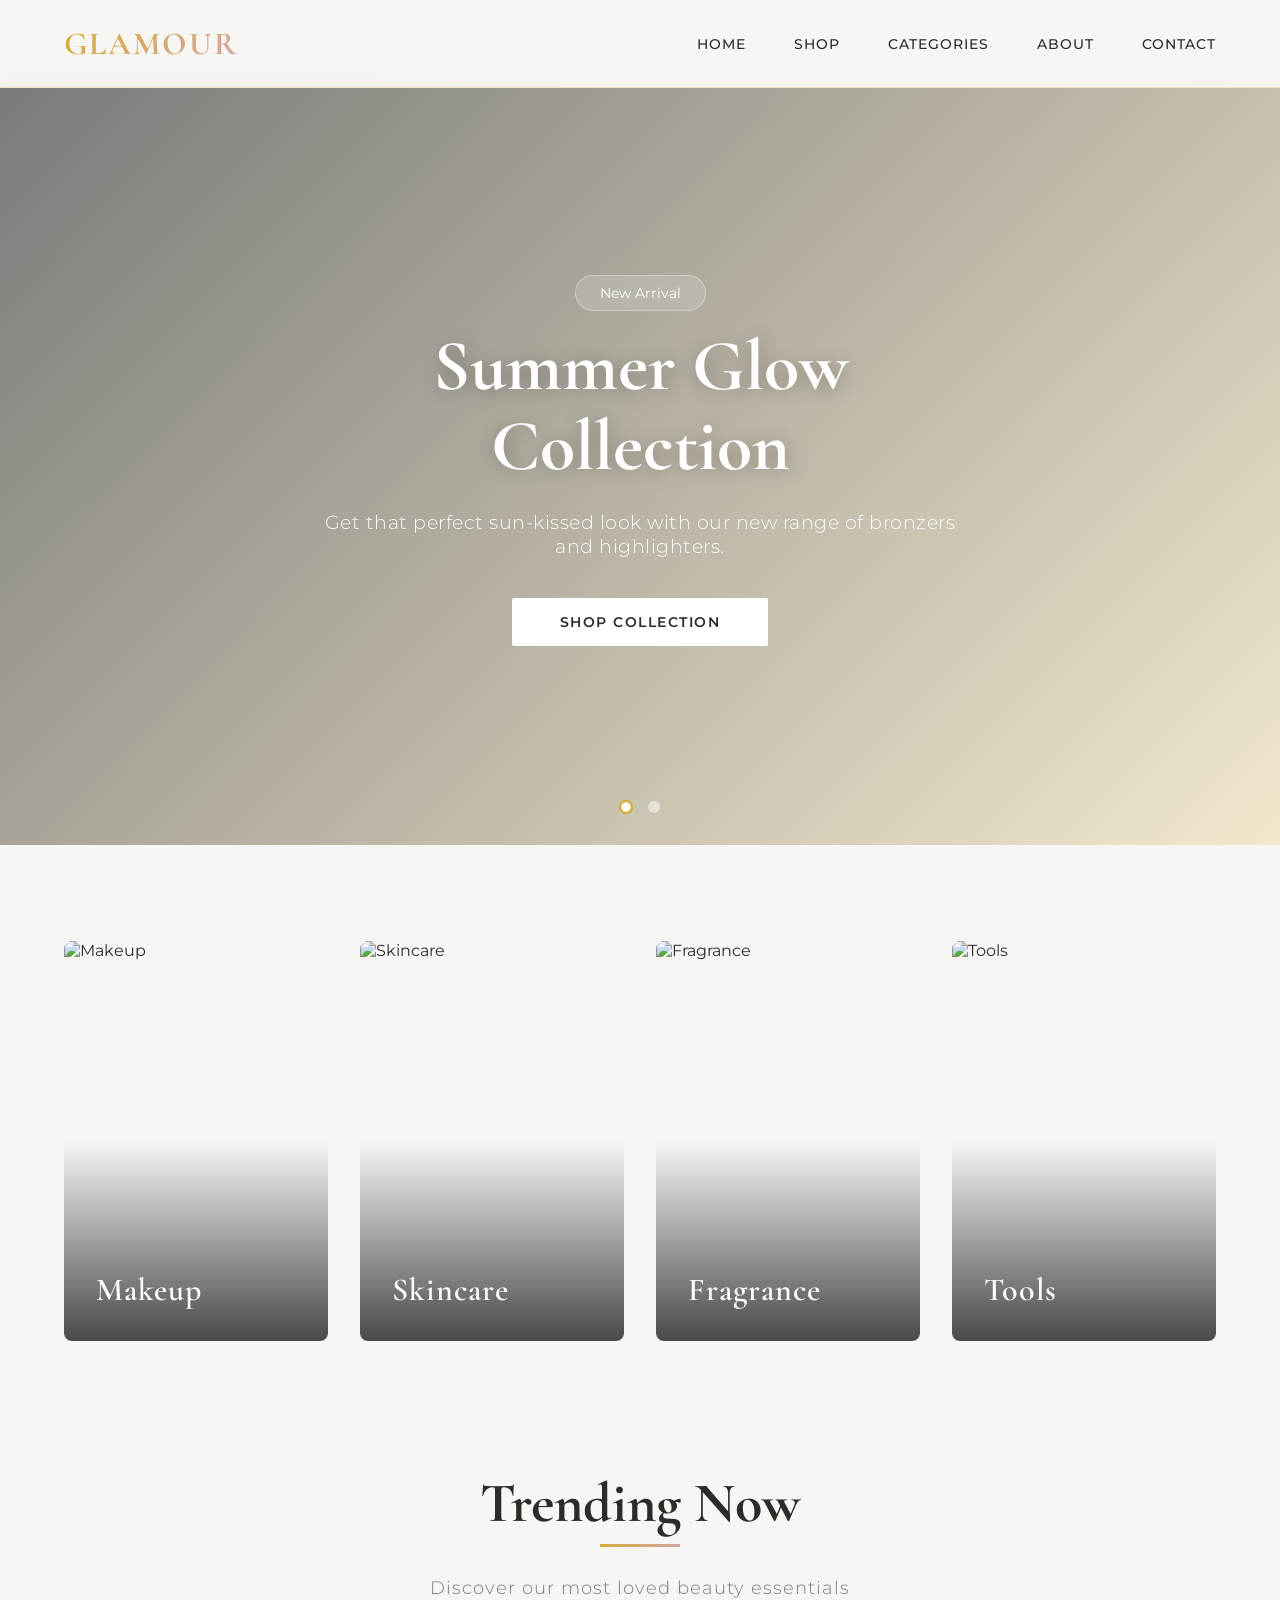
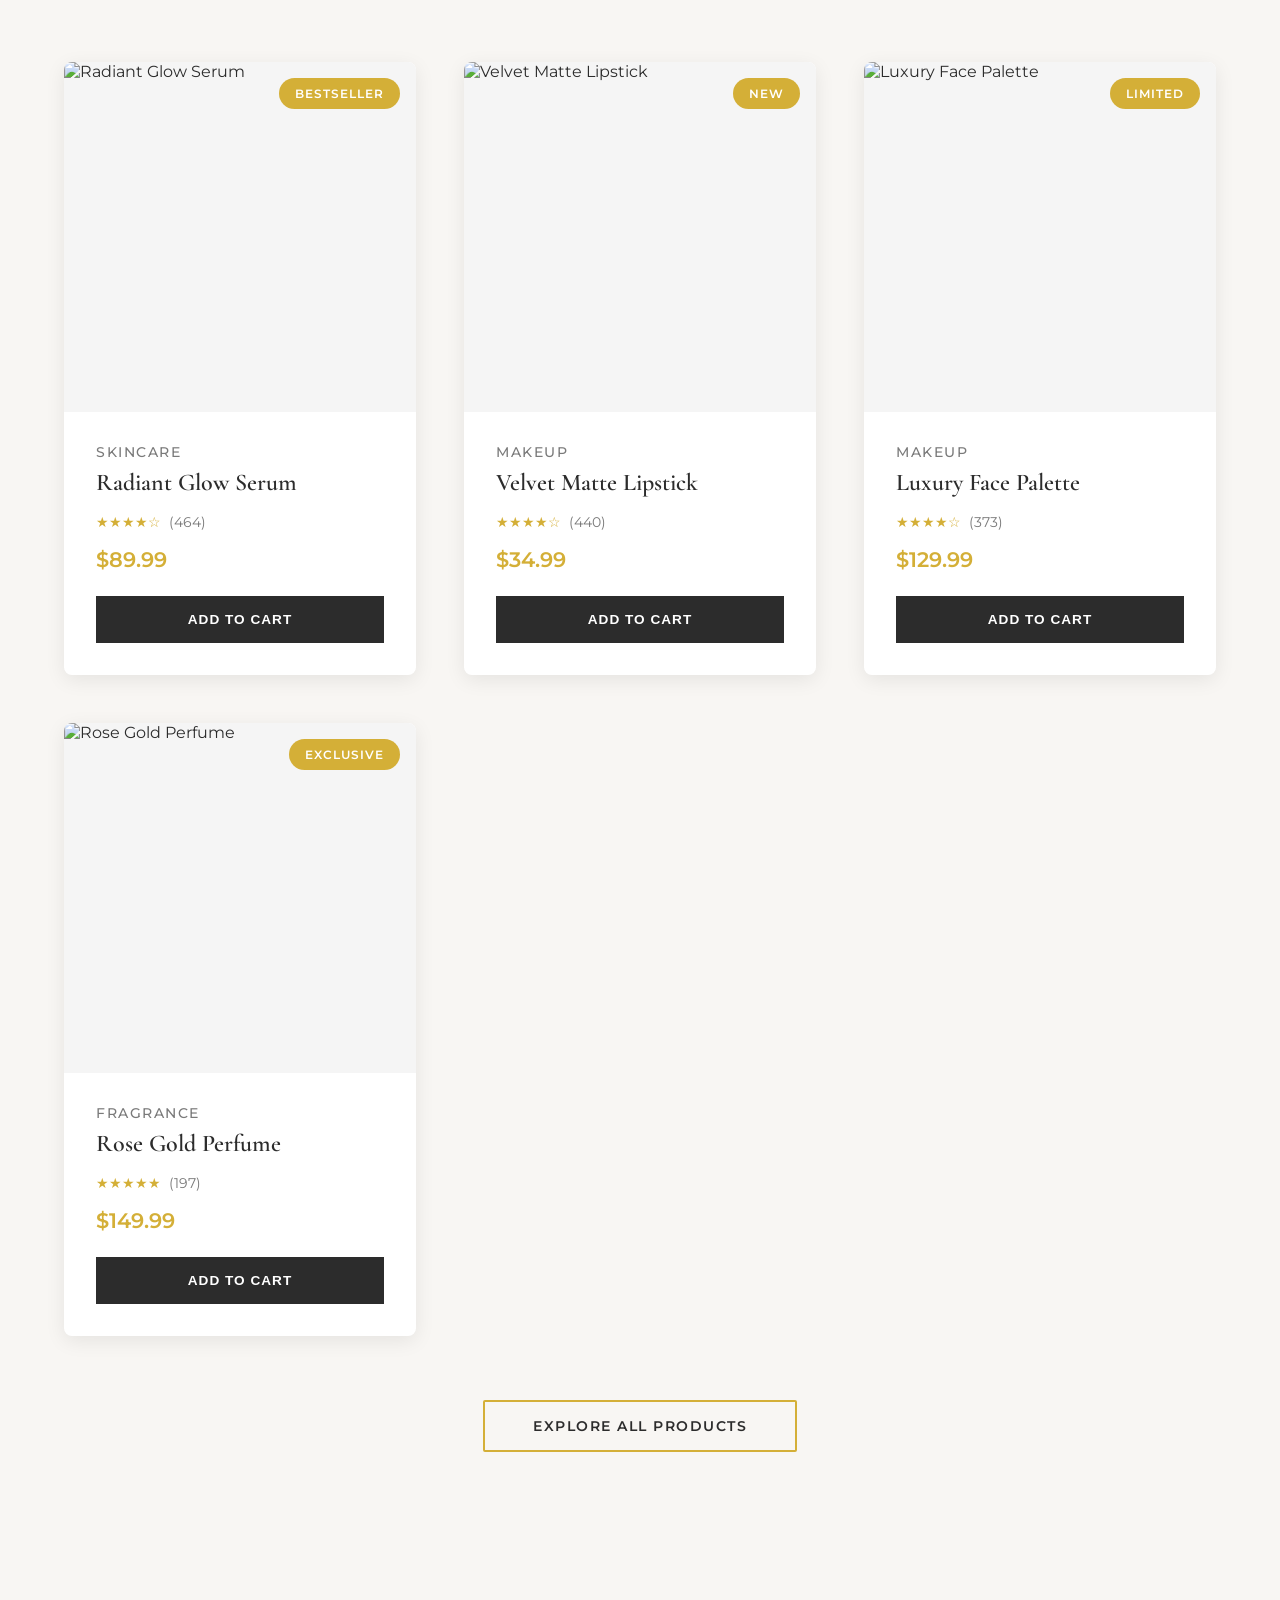
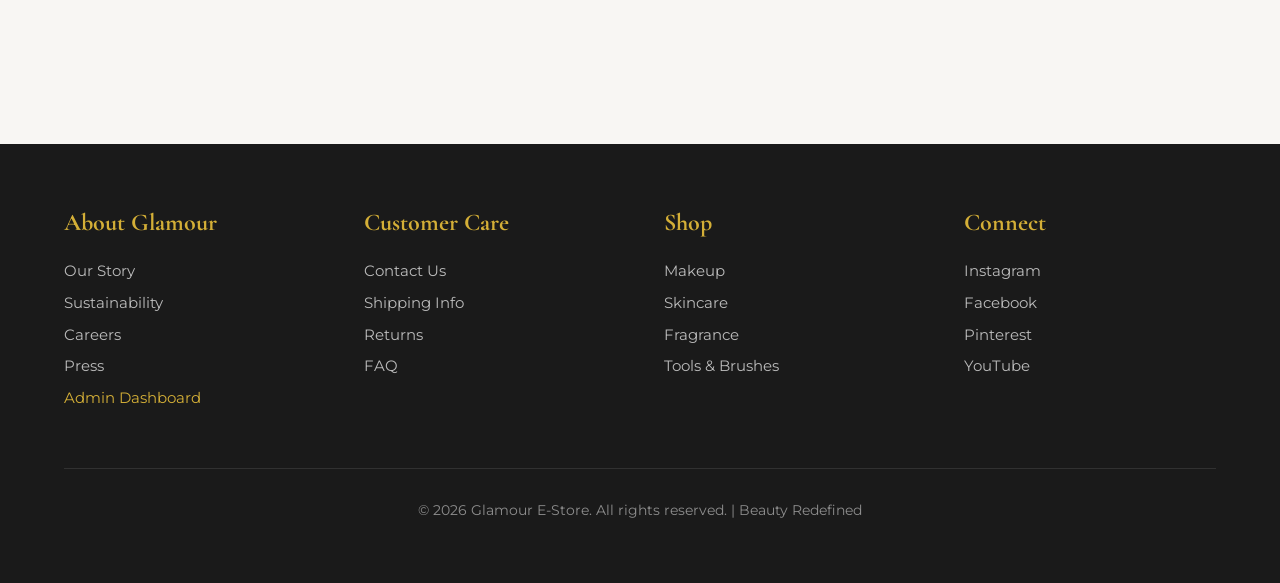
==== commit 322d0068: "Add initial frontend homepage structure, styling, and assets" ====
--- a/frontend/index.html
+++ b/frontend/index.html
@@ -767,7 +767,7 @@
                 <div class="category-overlay">Fragrance</div>
             </div>
             <div class="category-card">
-                <img src="https://images.unsplash.com/photo-1596704017254-9b121068ec31?w=500&q=80" alt="Tools">
+                <img src="img/tools-category.jpg" alt="Tools" style="object-fit: cover;">
                 <div class="category-overlay">Tools</div>
             </div>
         </div>
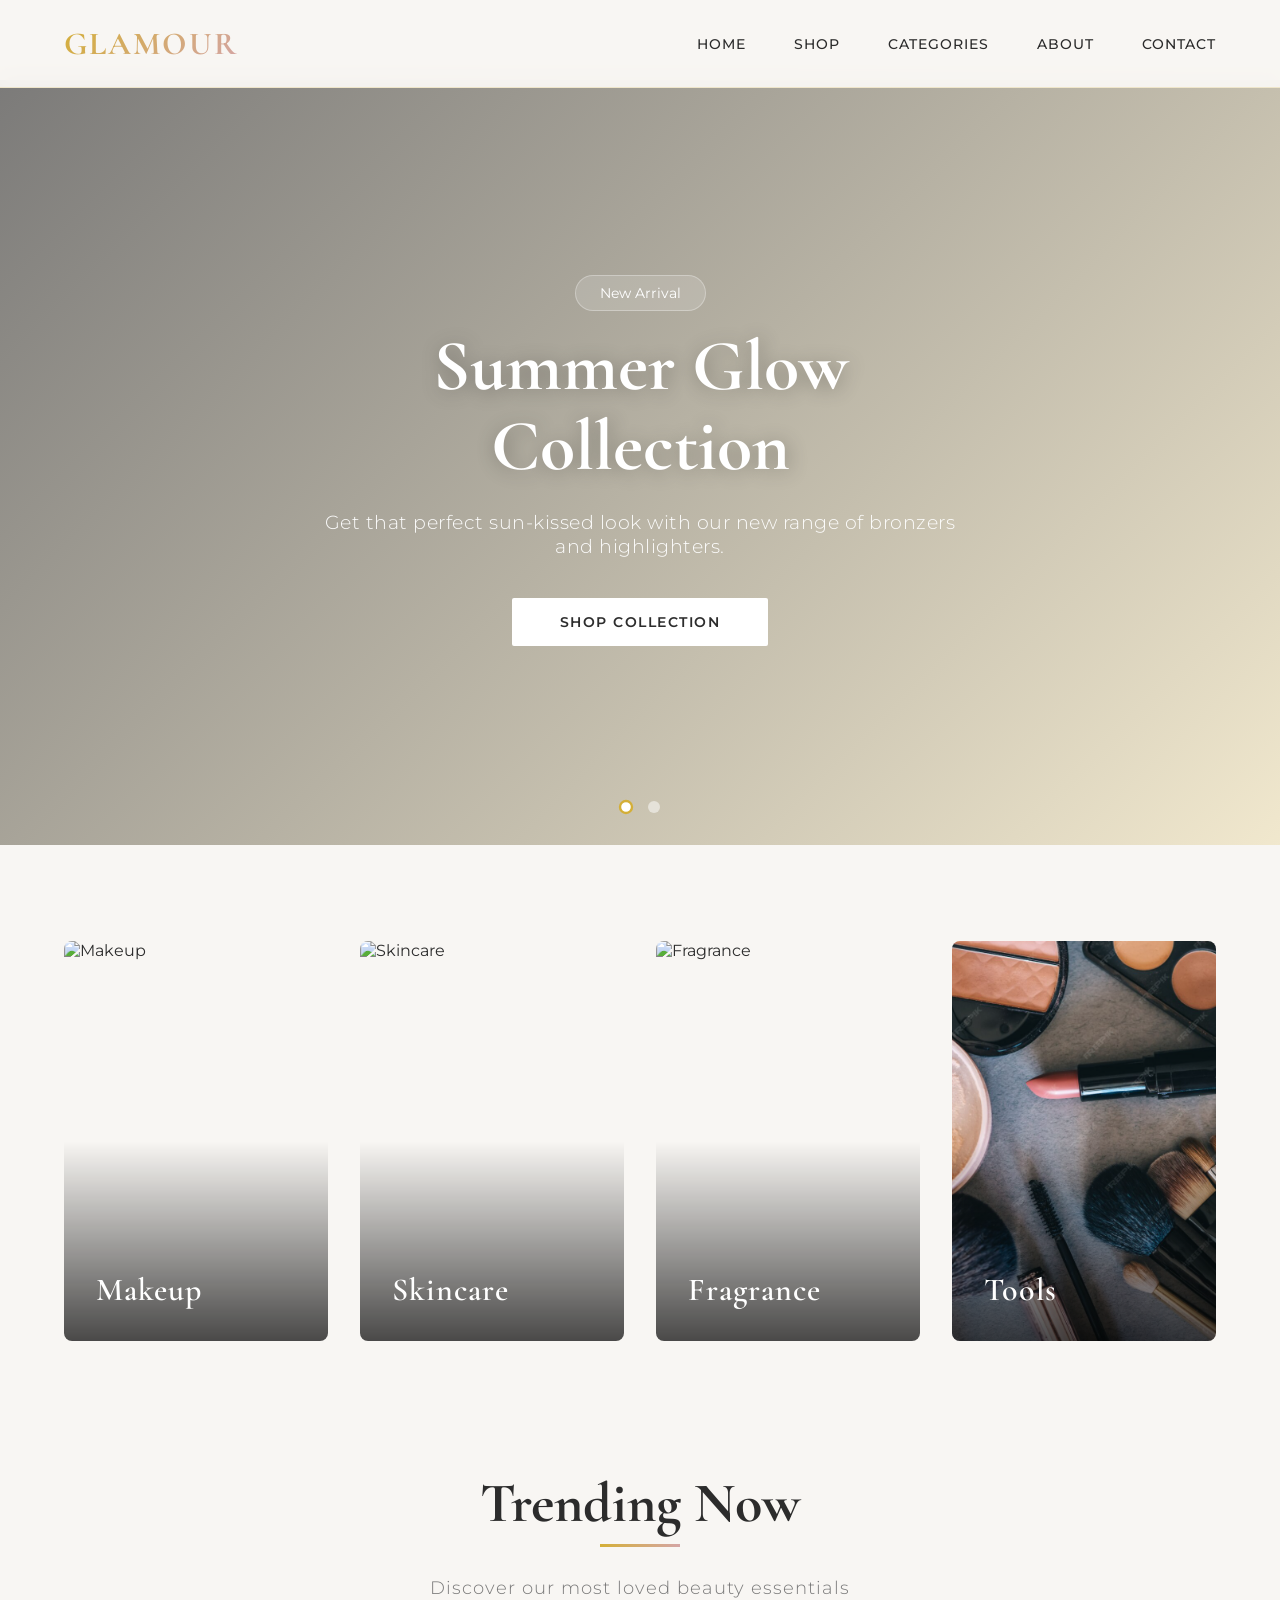
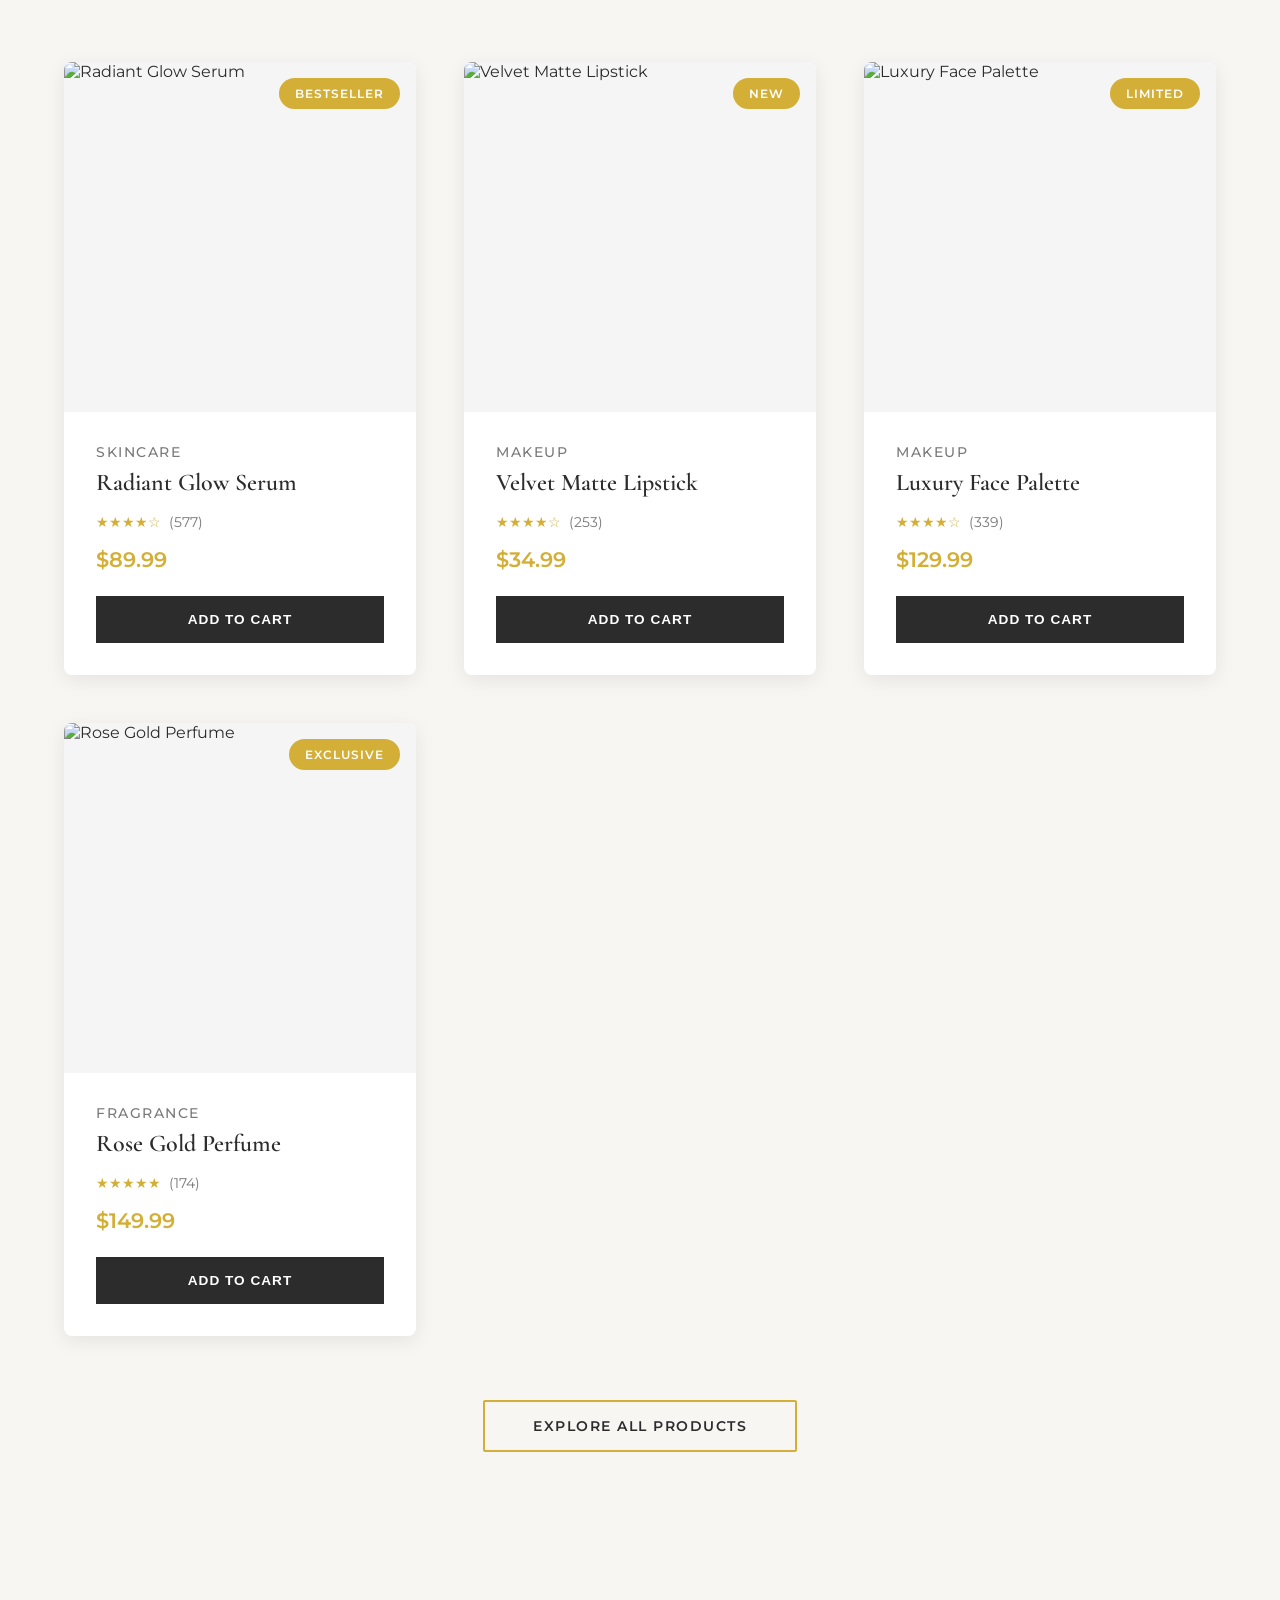
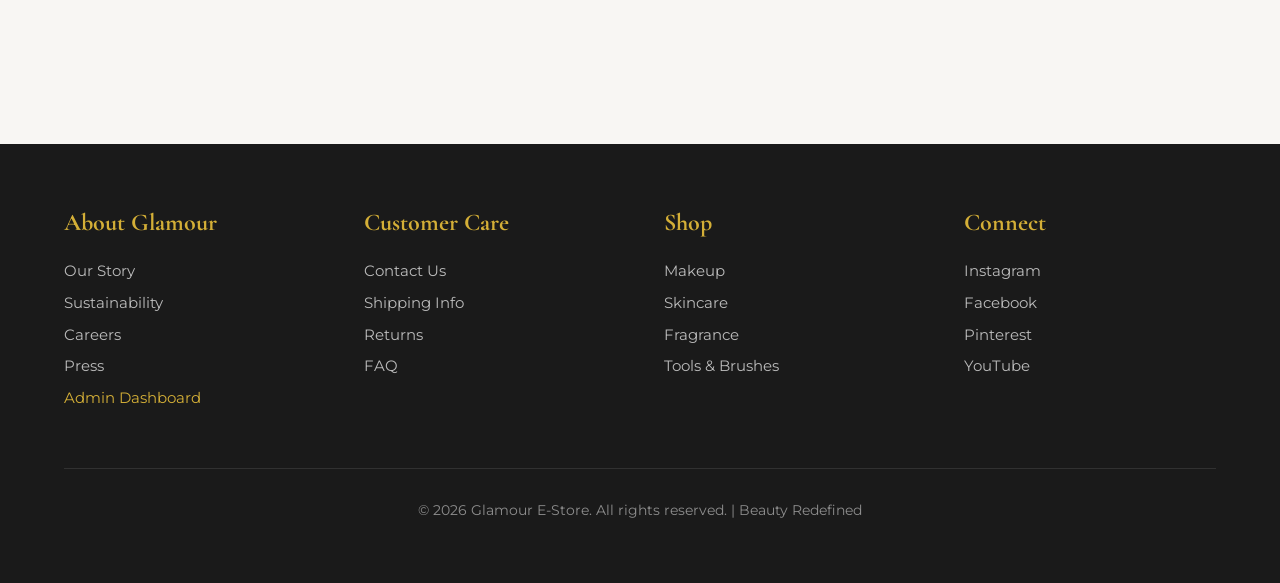
==== commit a665d3ee: "add  tools.png for index.html" ====
--- a/frontend/index.html
+++ b/frontend/index.html
@@ -767,7 +767,7 @@
                 <div class="category-overlay">Fragrance</div>
             </div>
             <div class="category-card">
-                <img src="img/tools-category.jpg" alt="Tools" style="object-fit: cover;">
+                <img src="img/tools.png" alt="Tools" style="object-fit: cover;">
                 <div class="category-overlay">Tools</div>
             </div>
         </div>
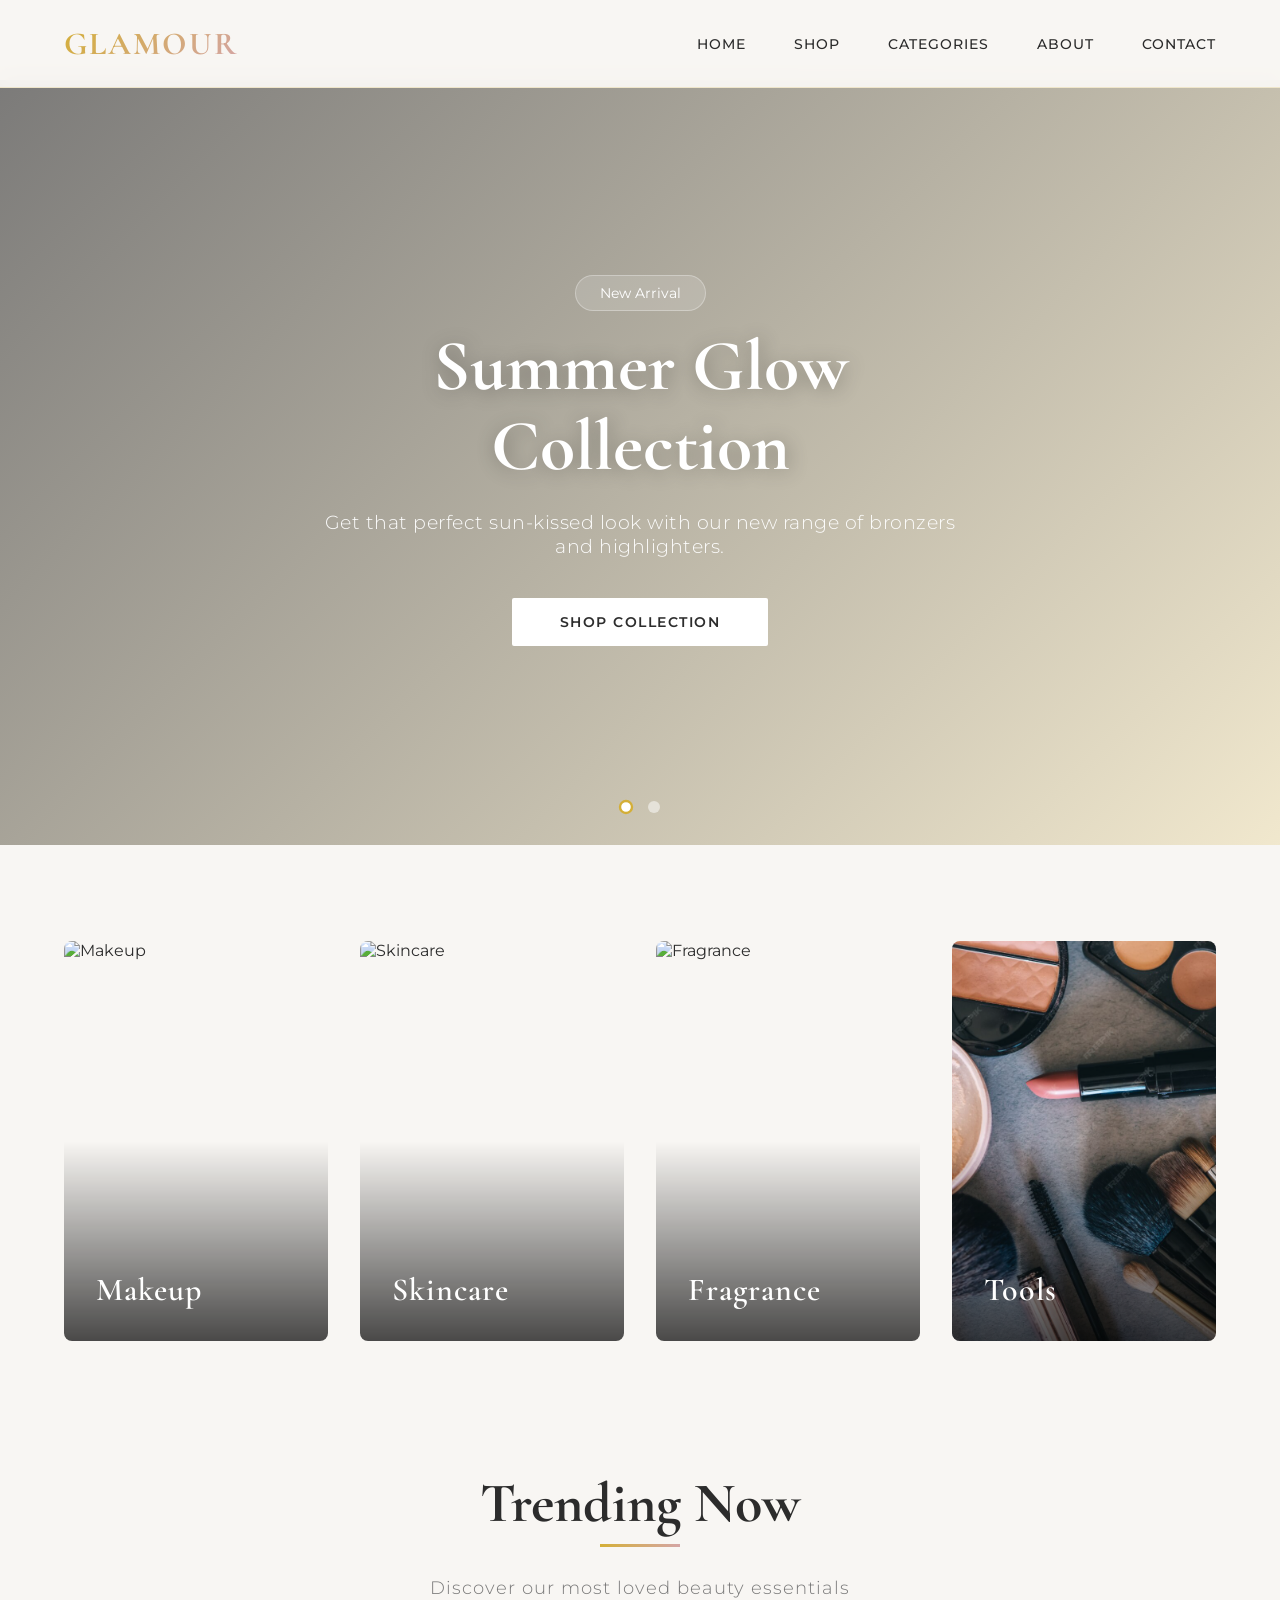
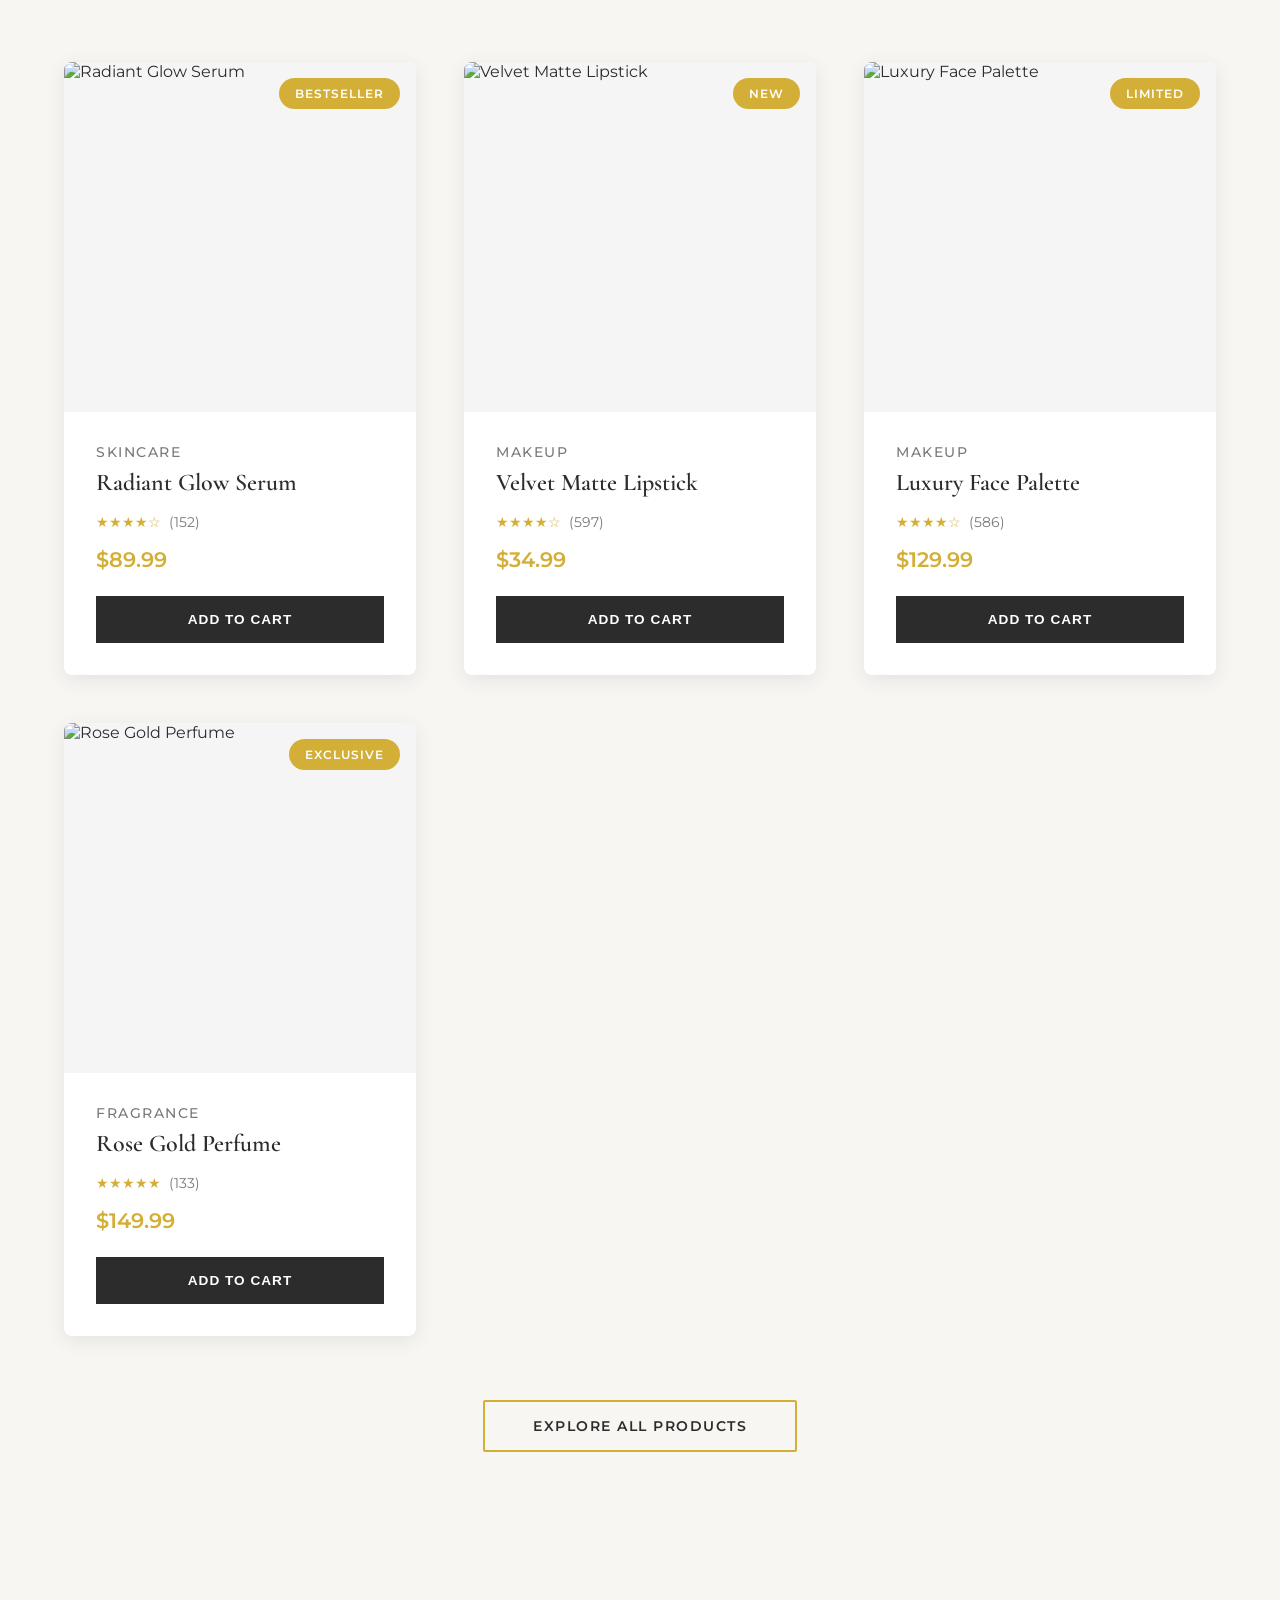
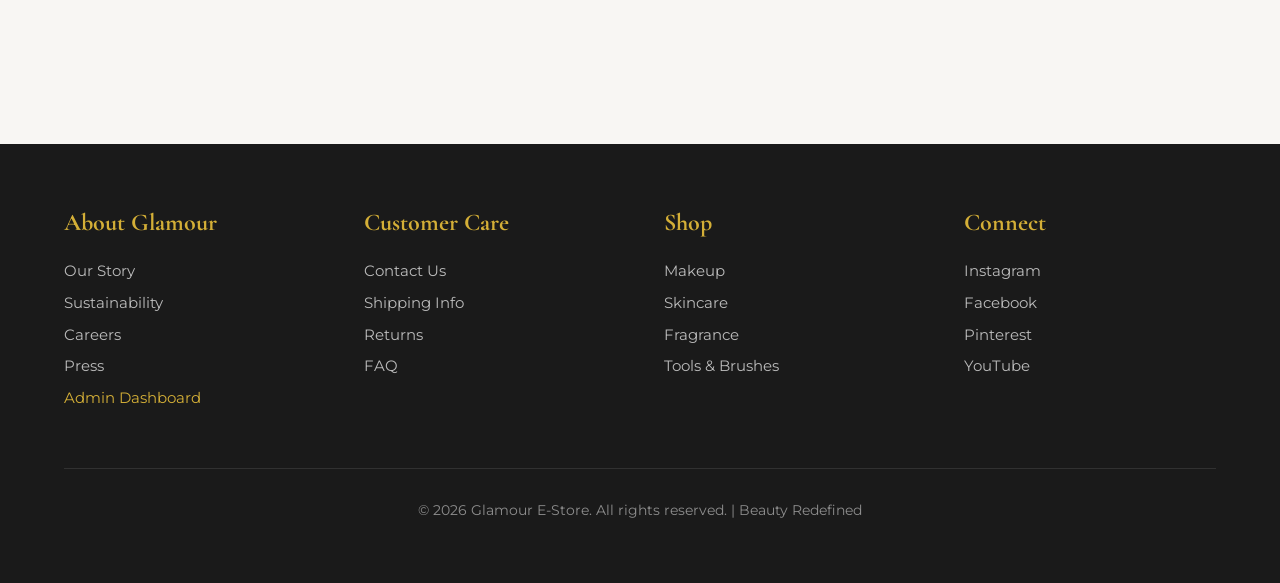
==== commit fac4c1f7: "updated categories.html" ====
--- a/frontend/index.html
+++ b/frontend/index.html
@@ -930,7 +930,7 @@
                                 <span class="rating-count">(${Math.floor(Math.random() * 500) + 100})</span>
                             </div>
                             <div class="product-price">$${product.price.toFixed(2)}</div>
-                            <button class="add-to-cart">Add to Cart</button>
+                            <button class="add-to-cart" onclick="window.location.href='cart.html'">Add to Cart</button>
                         </div>
                     </div>
                 `).join('');
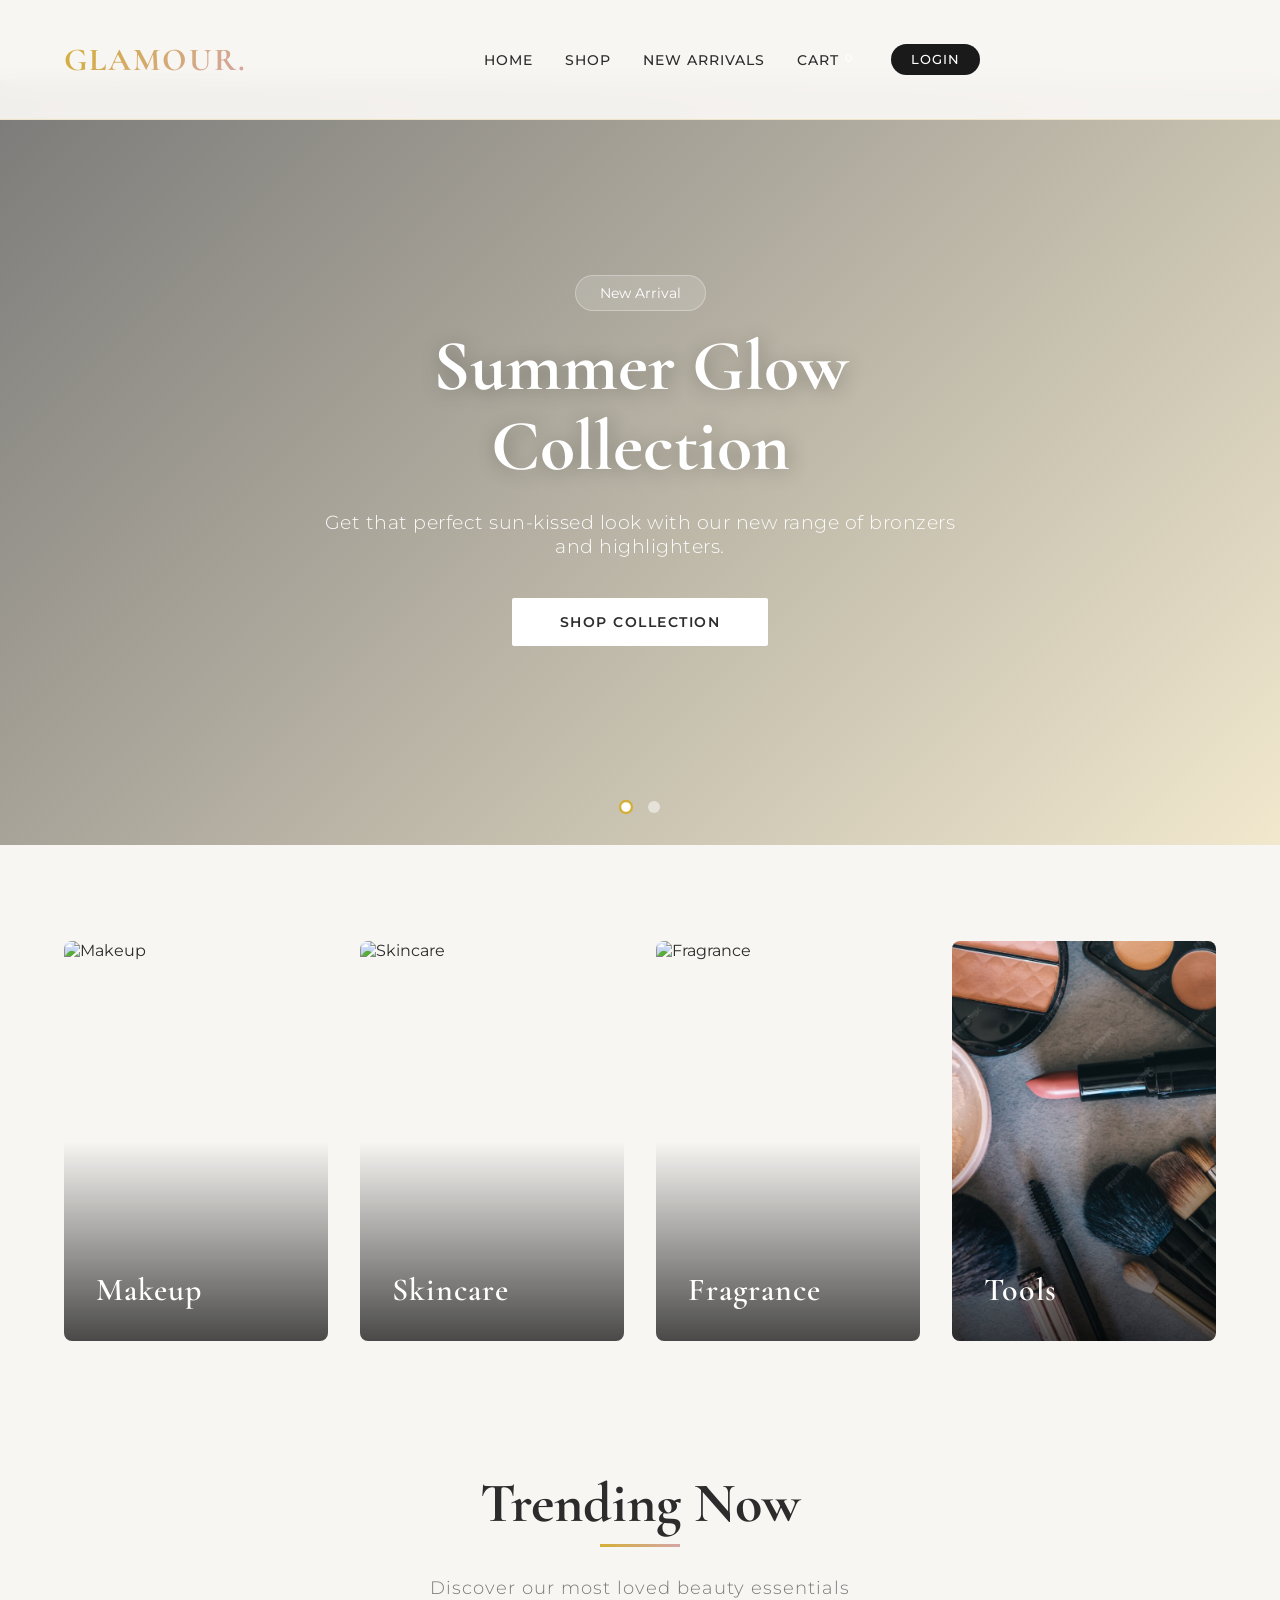
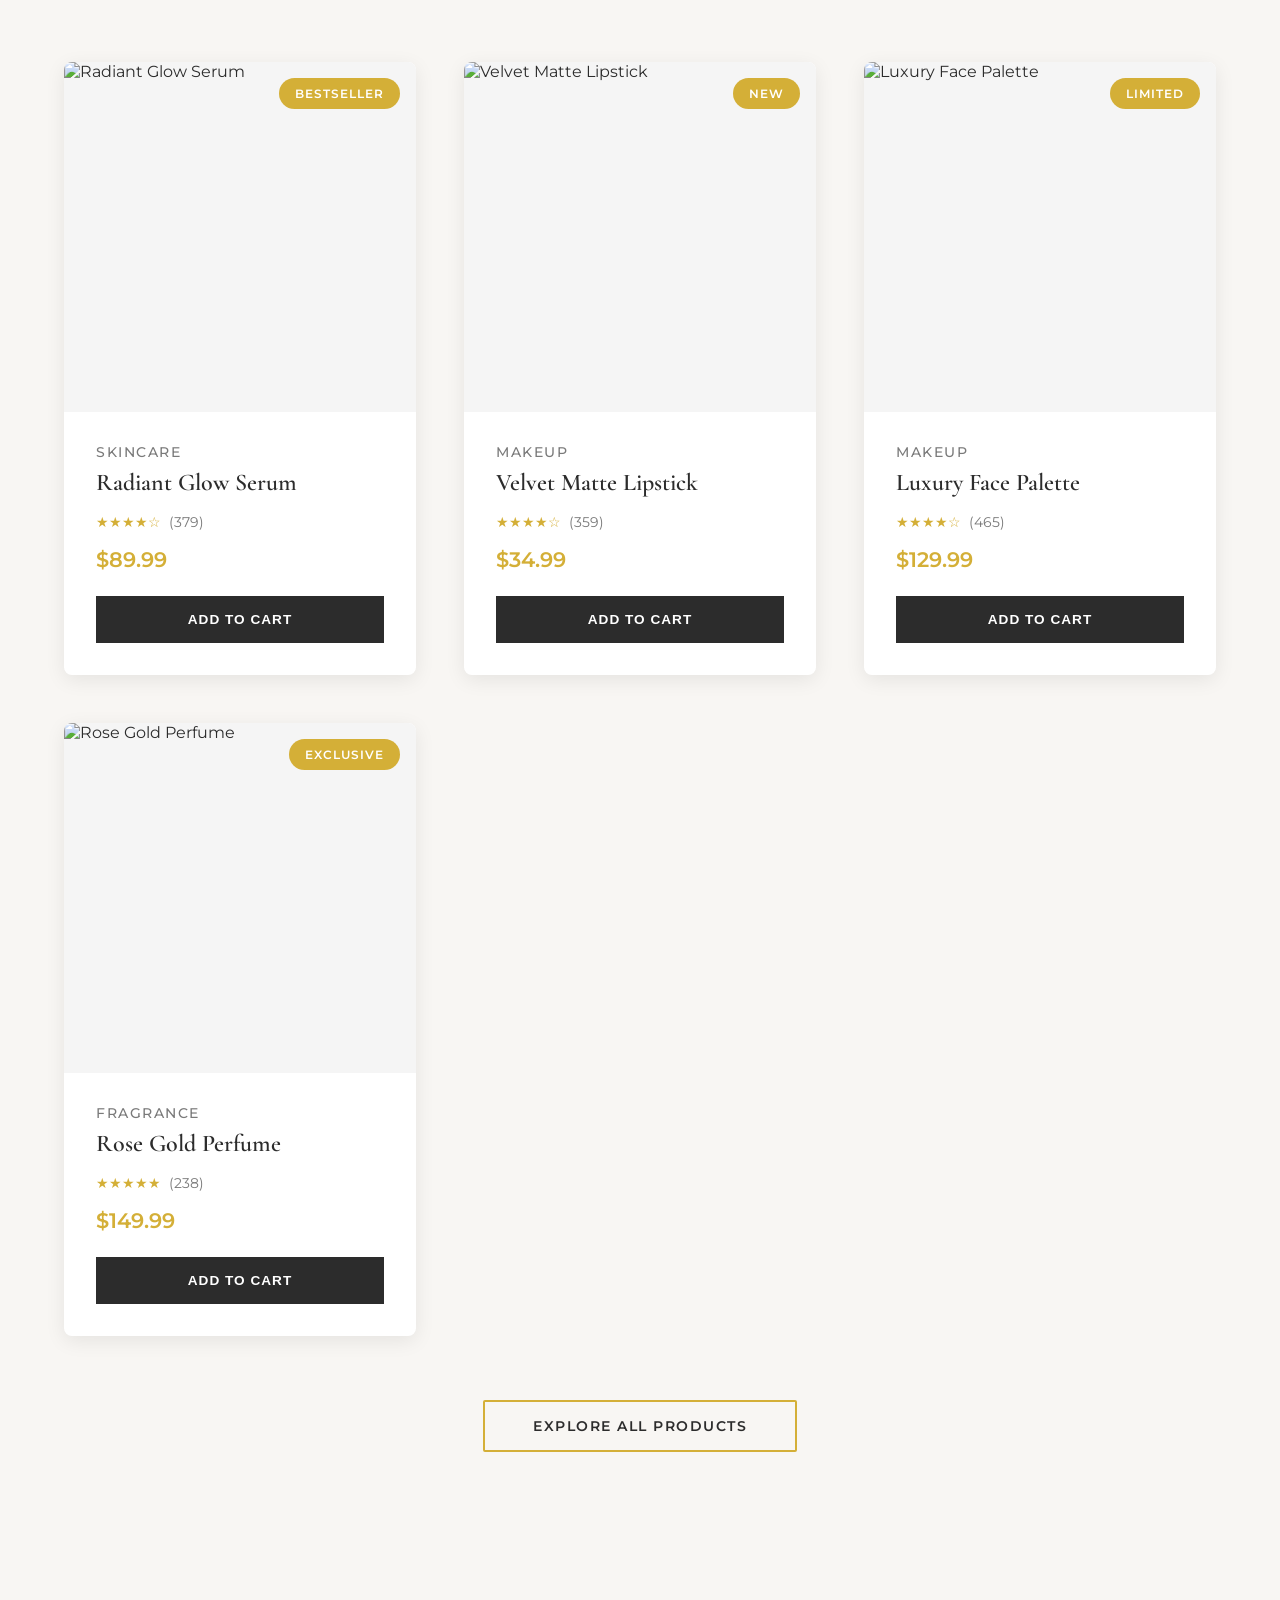
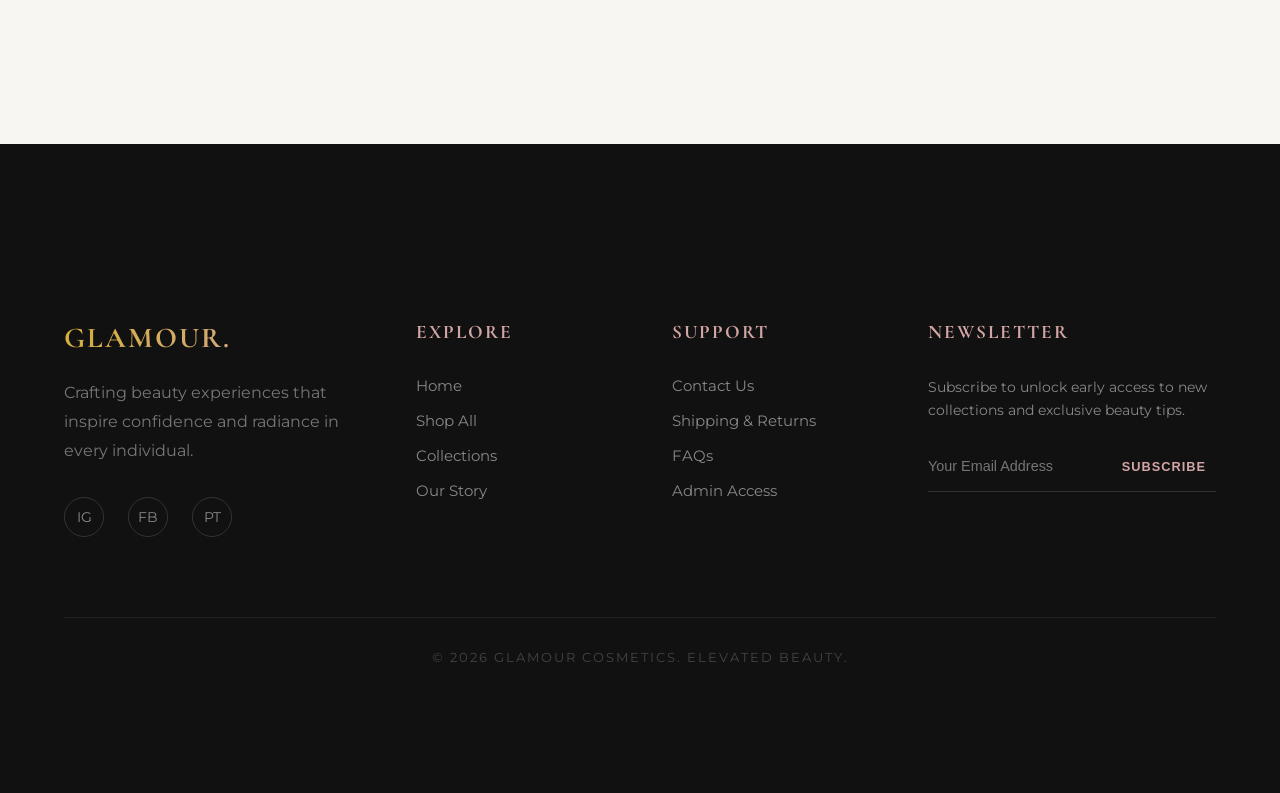
==== commit e754587b: "updated admin dashboard" ====
--- a/frontend/index.html
+++ b/frontend/index.html
@@ -832,6 +832,8 @@
         </div>
     </footer>
 
+    <script src="js/auth.js"></script>
+    <script src="js/app.js"></script>
     <script>
         // Enhanced Auto Slider with Dots
         let currentSlide = 0;
